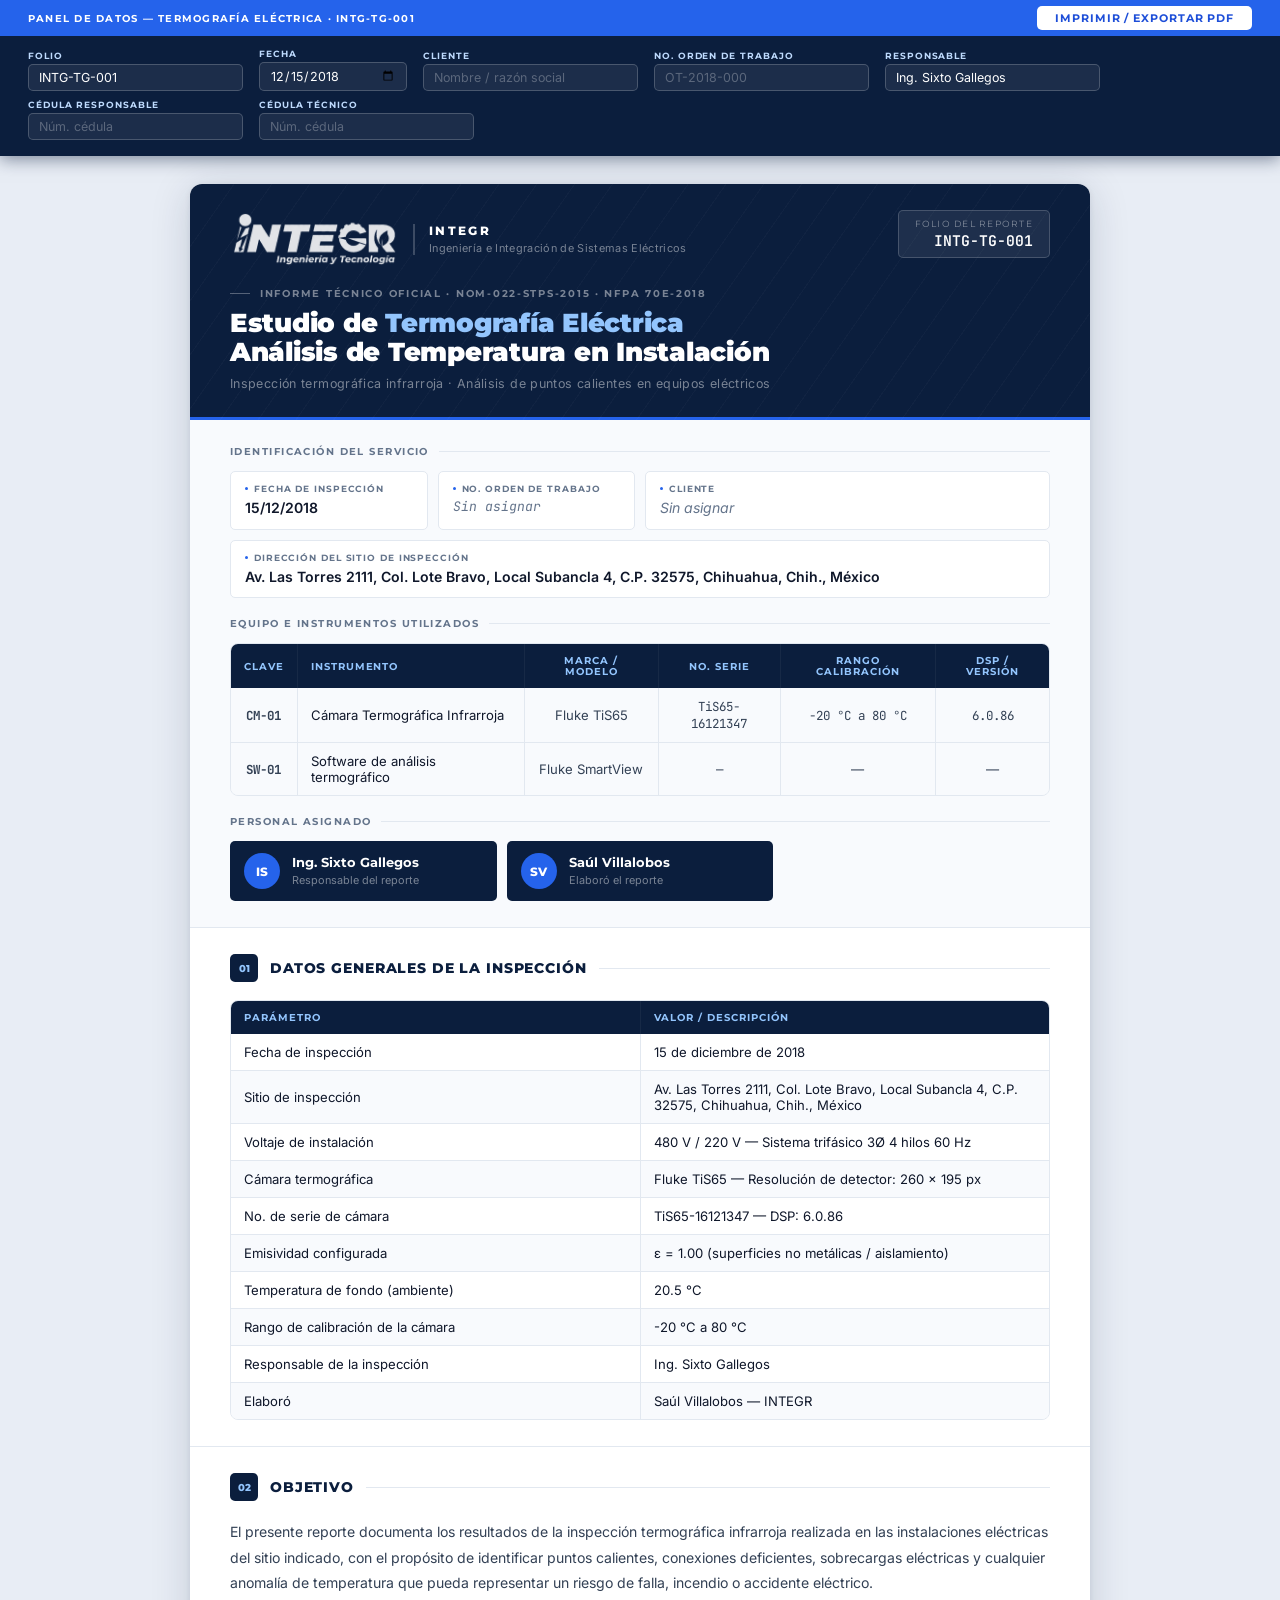
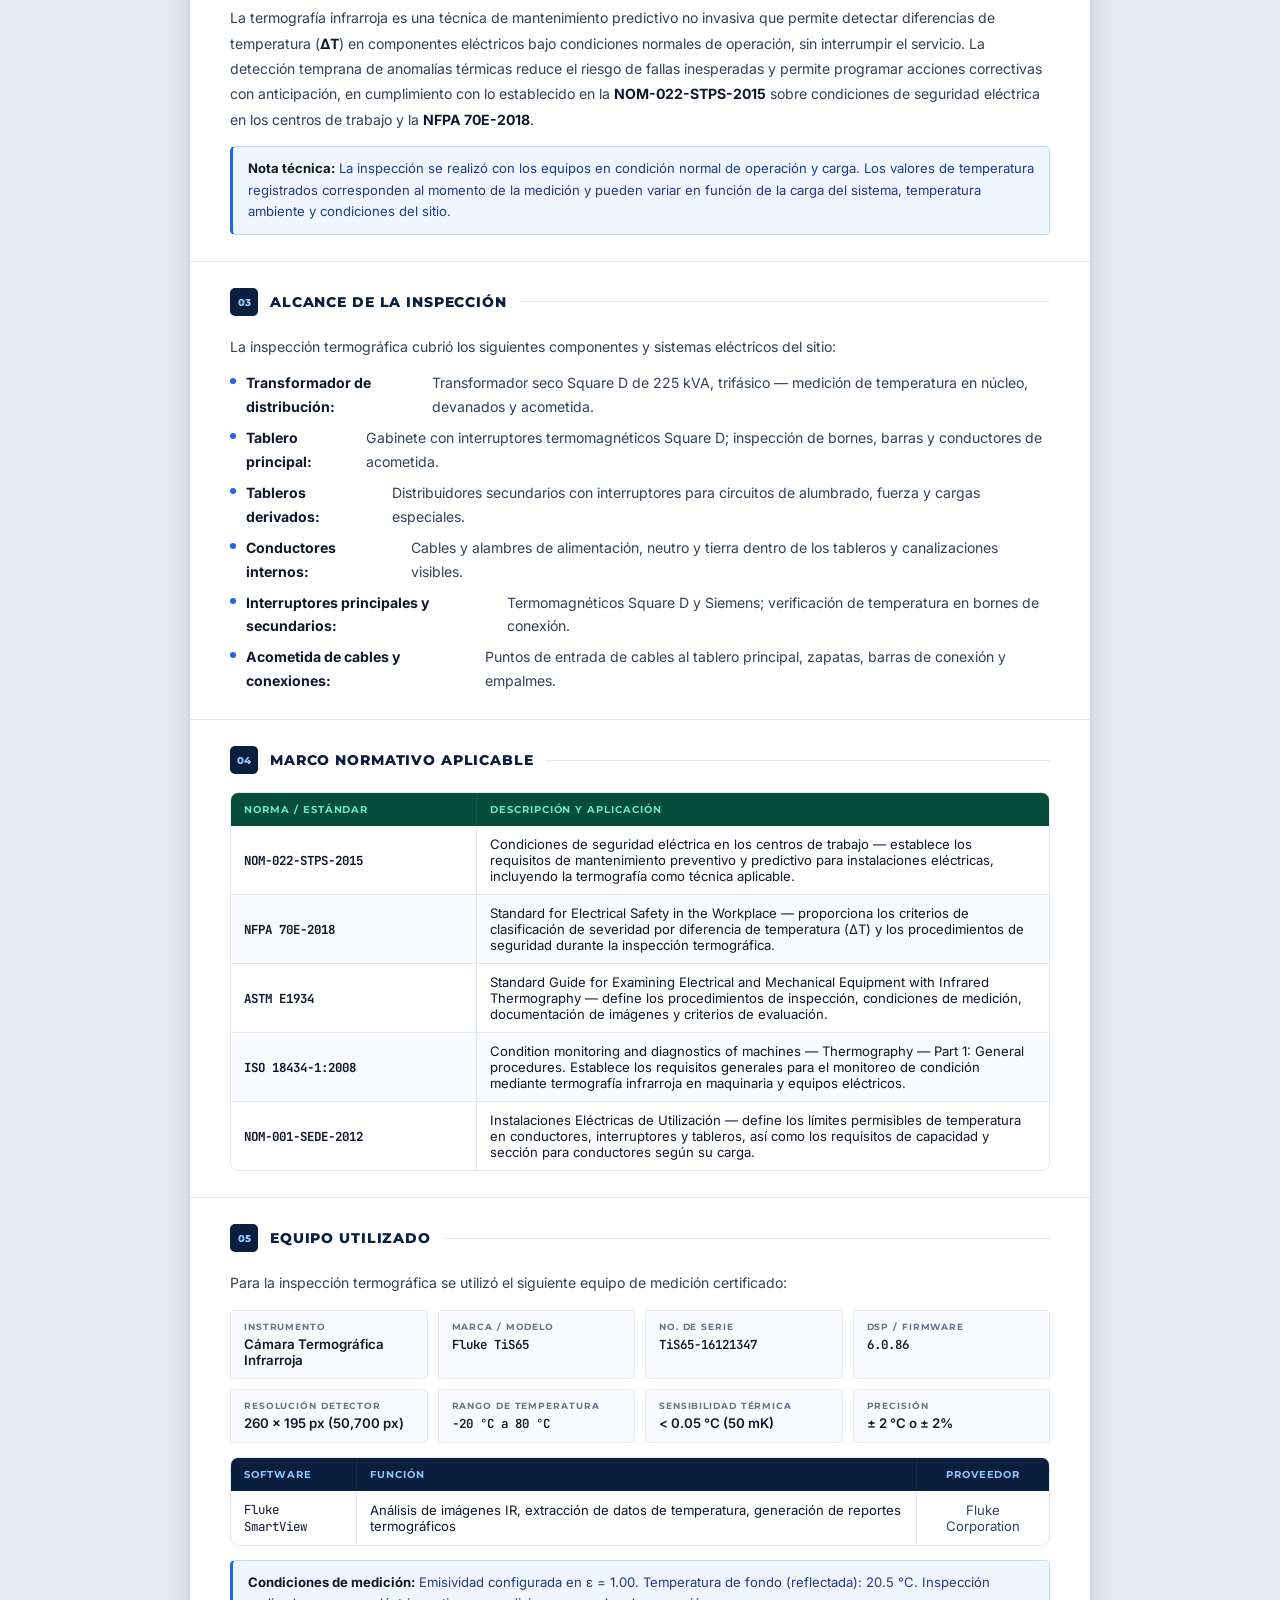
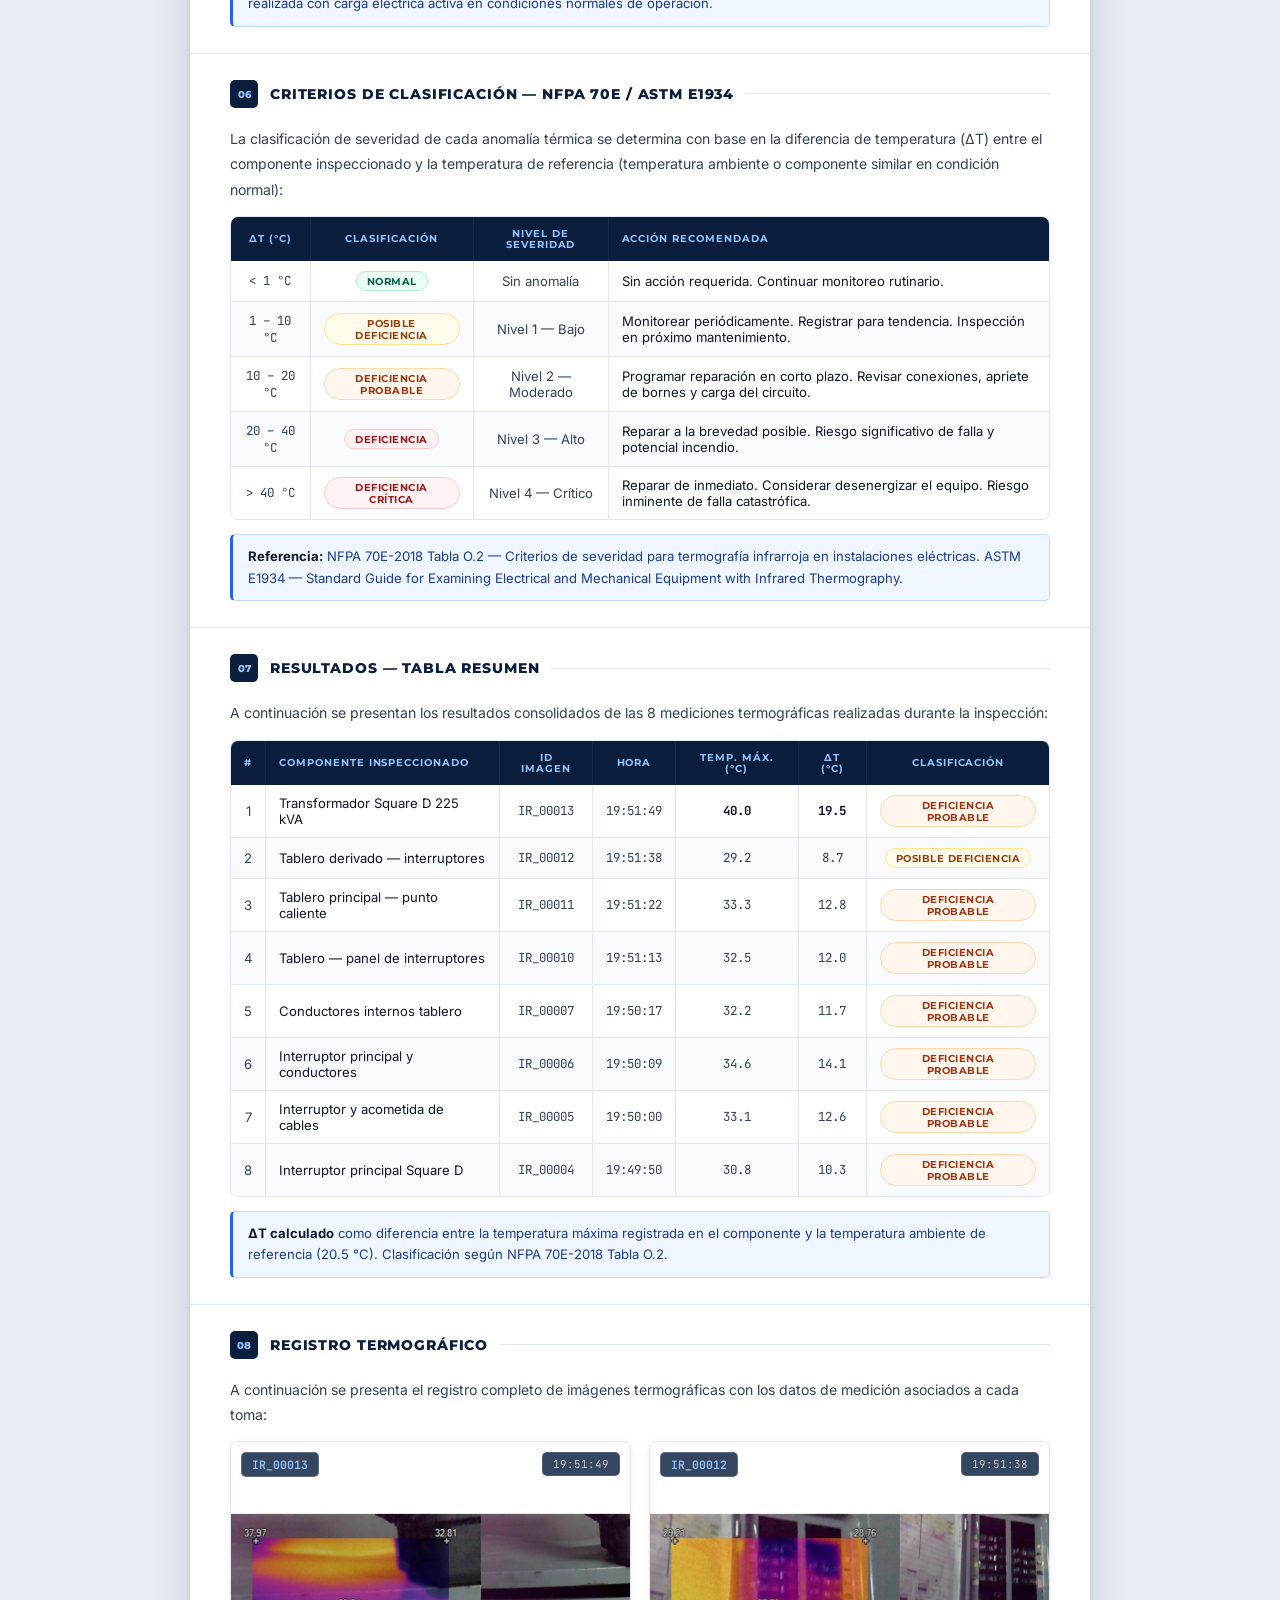
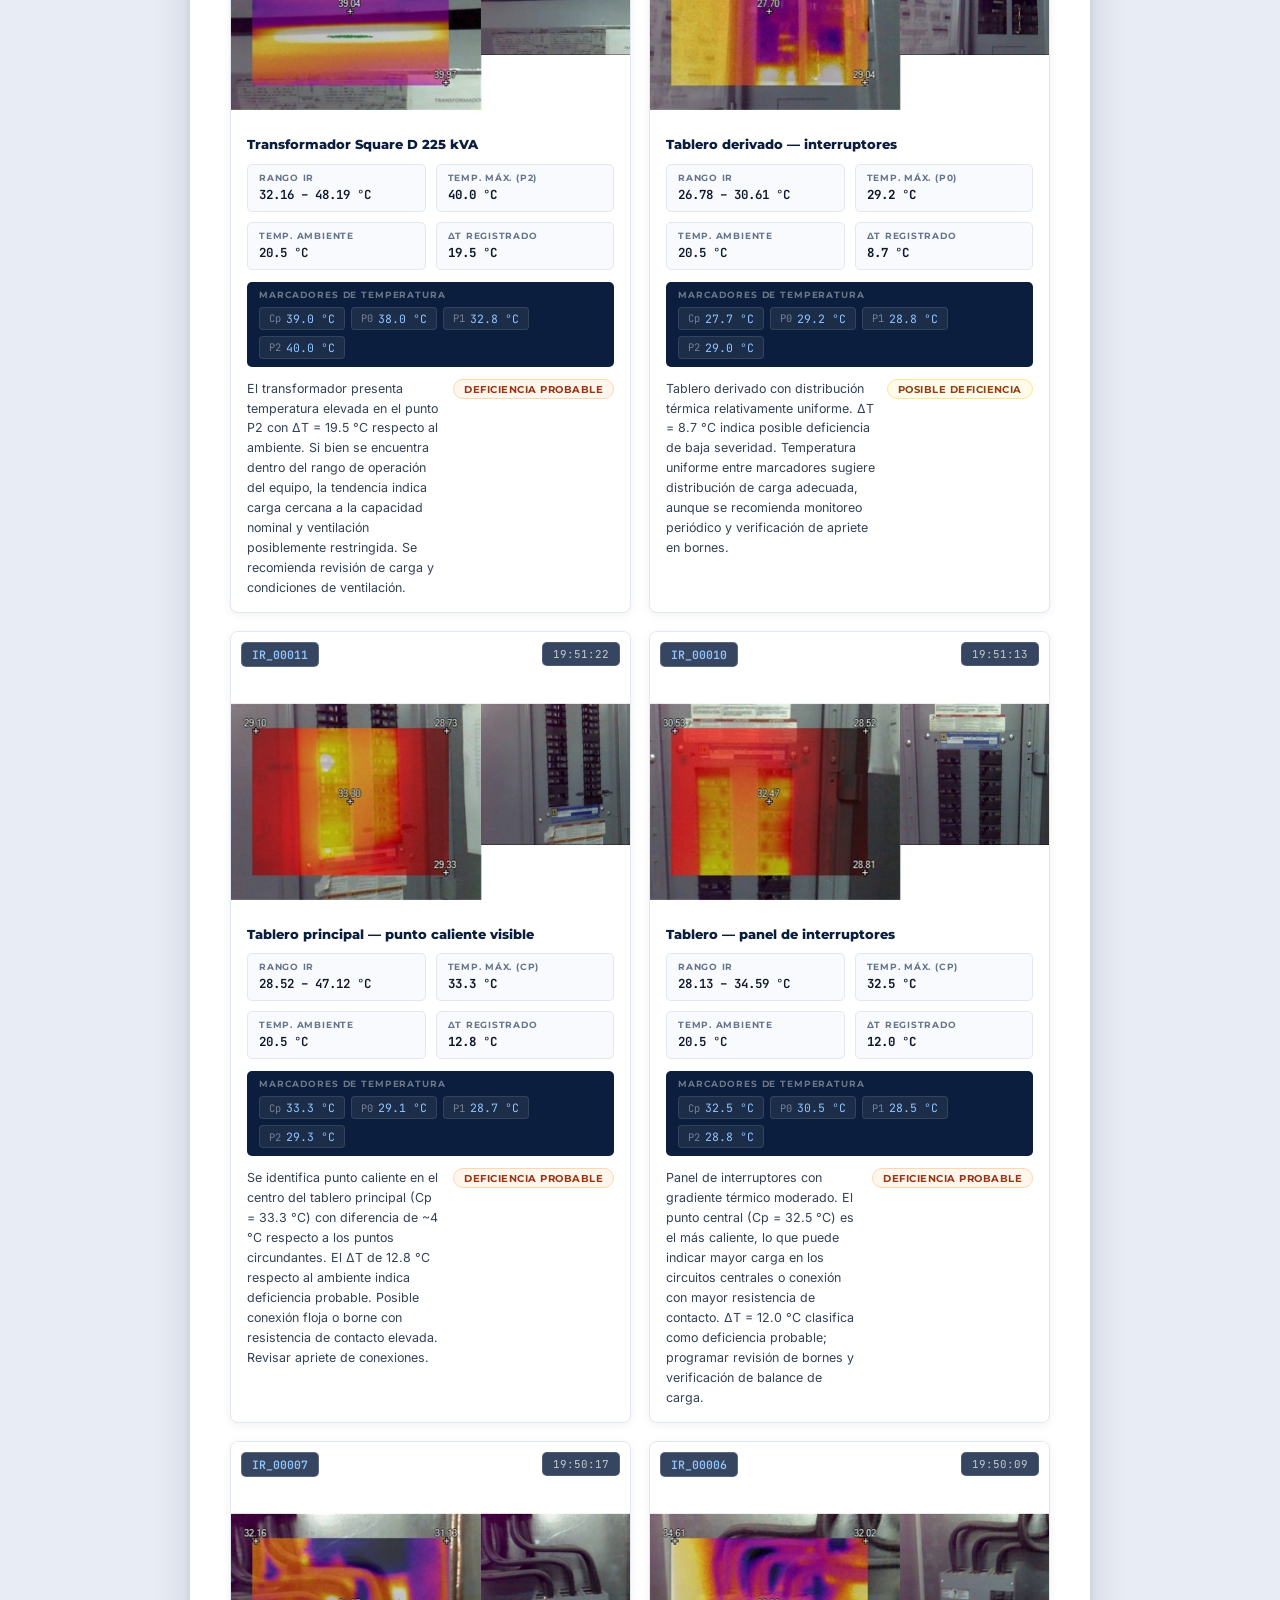
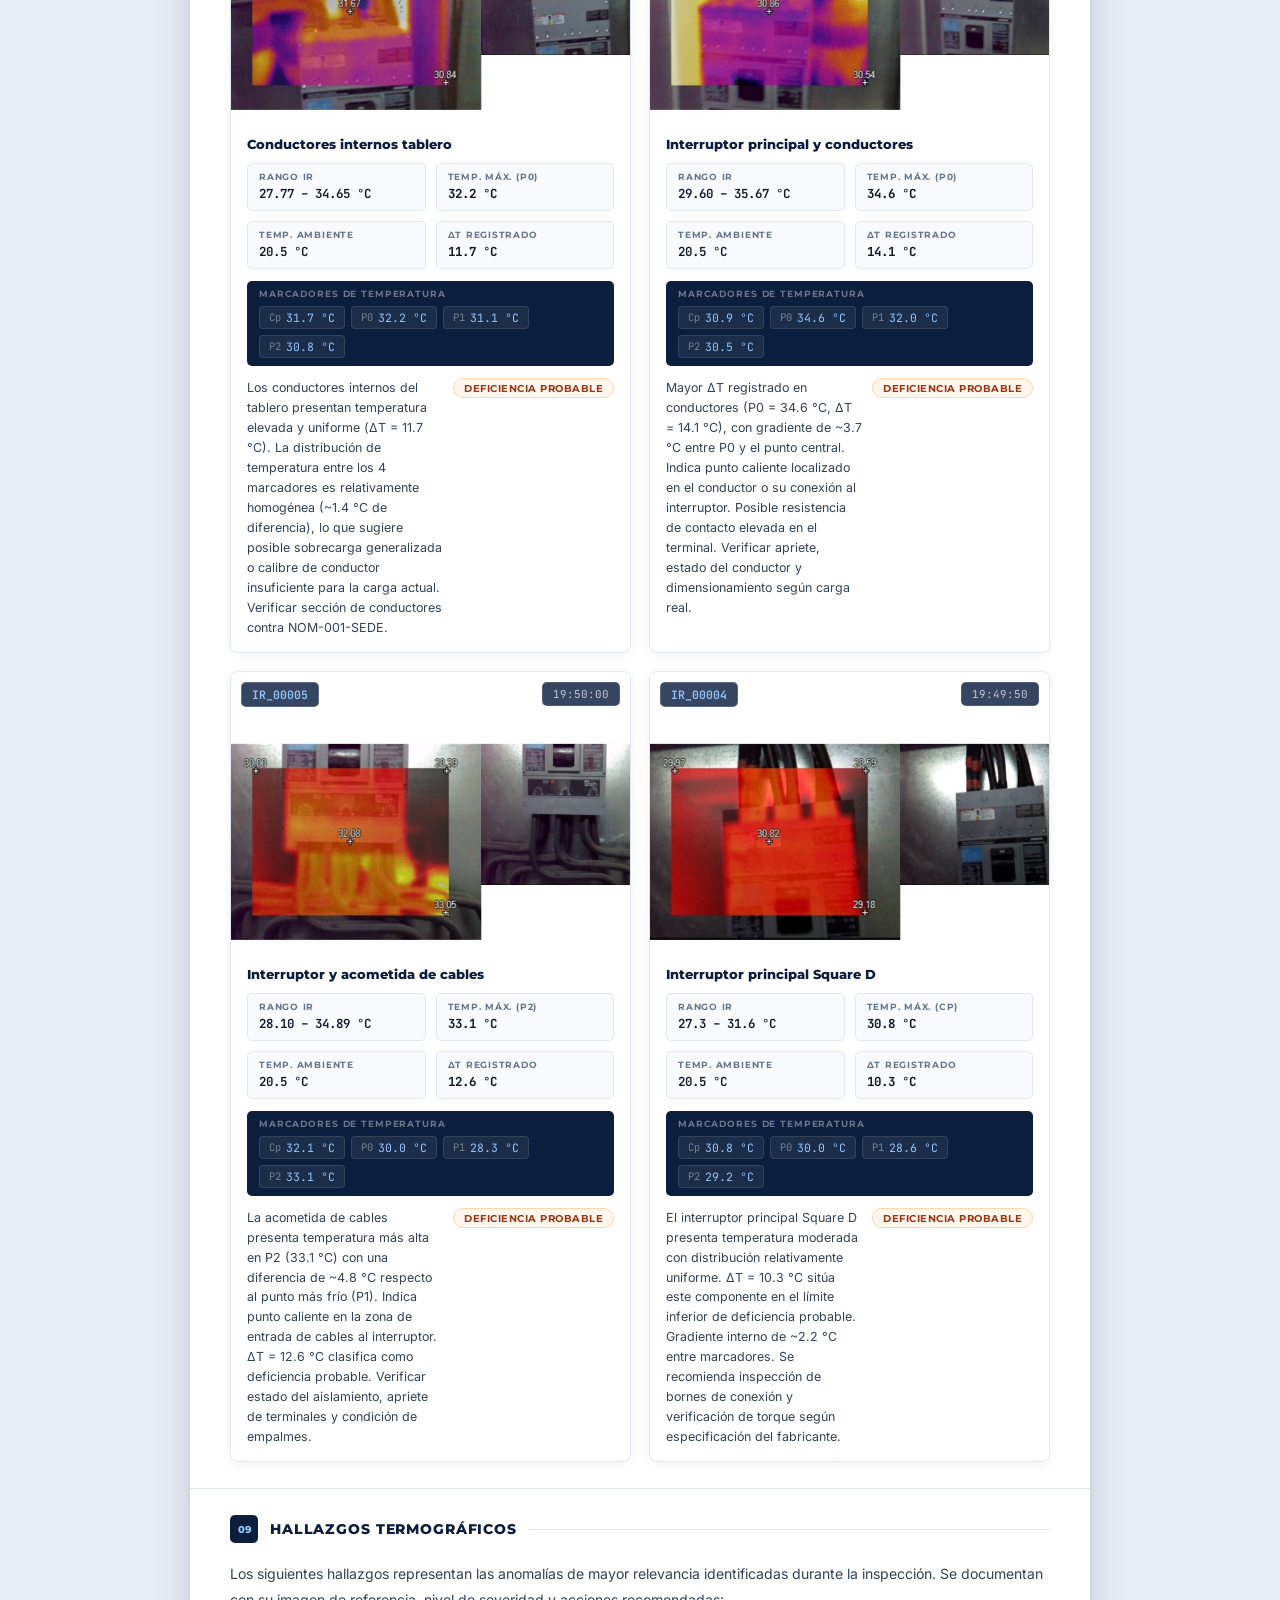
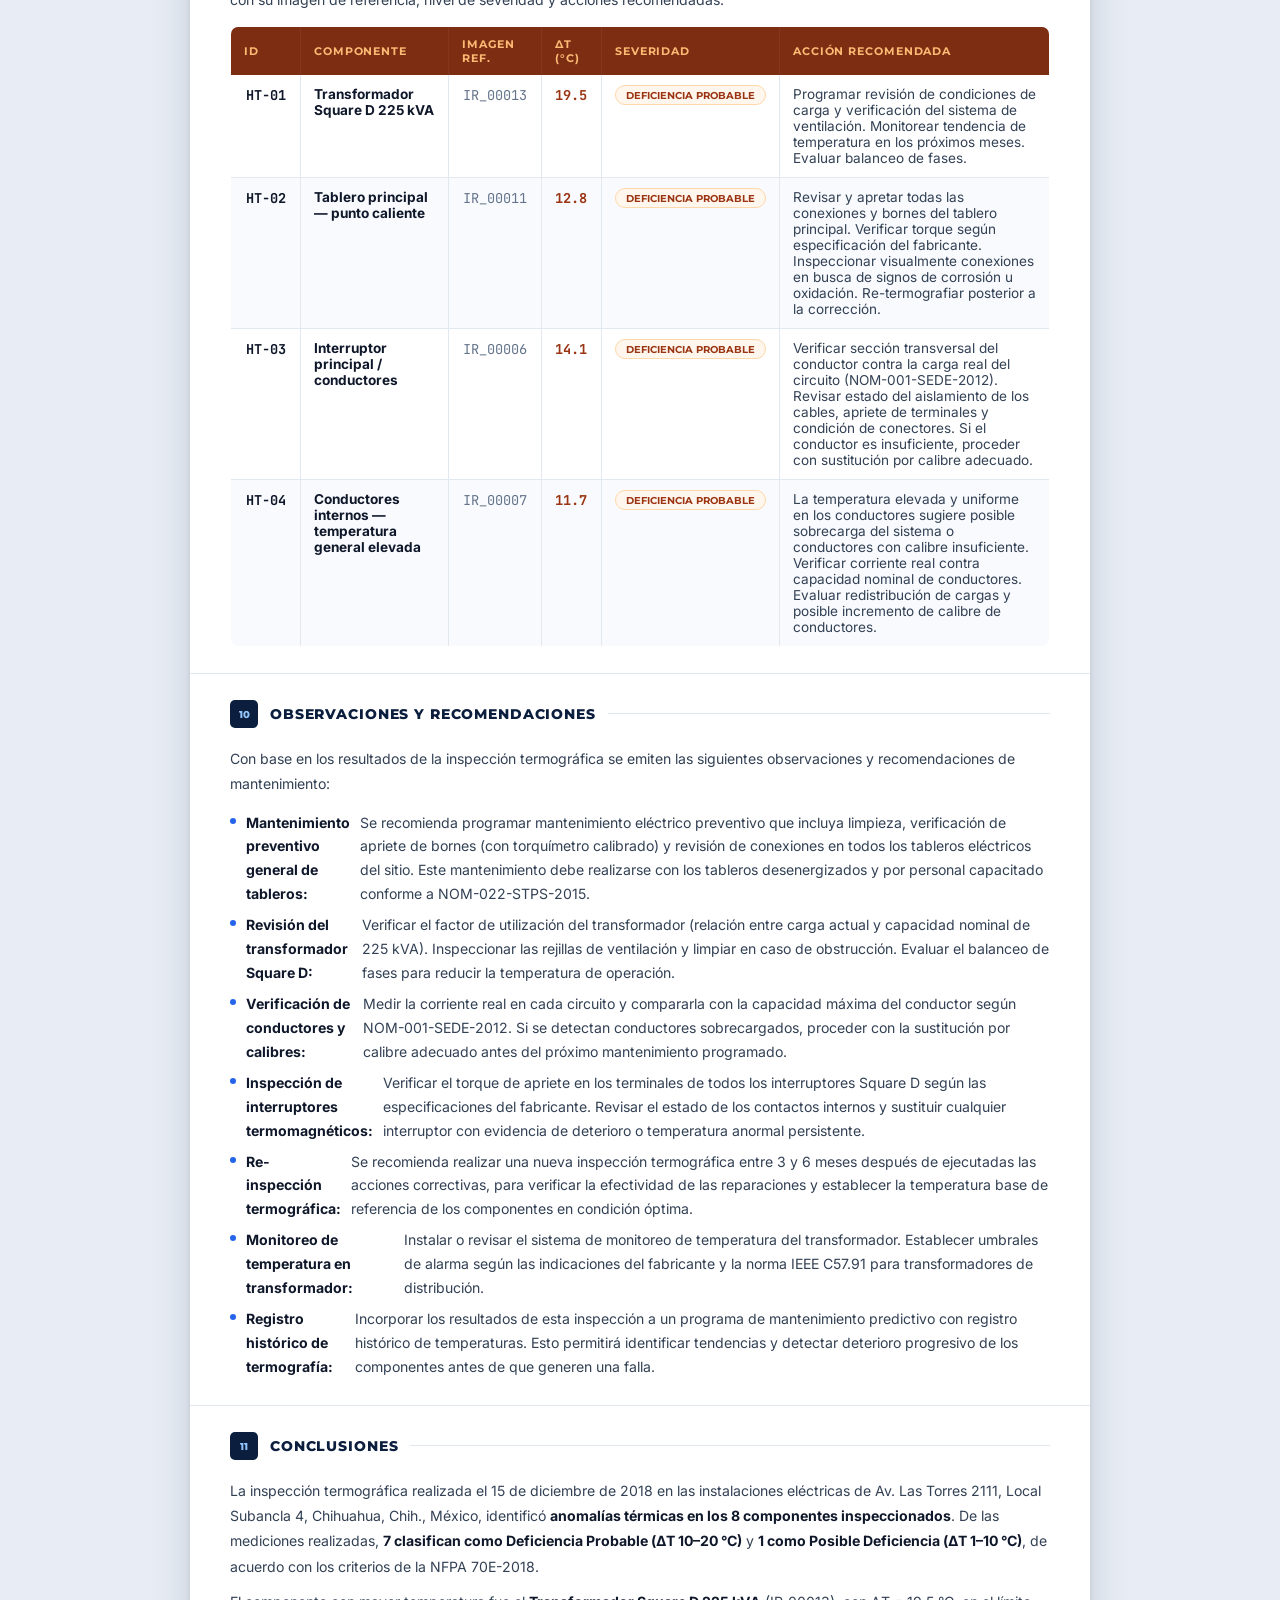
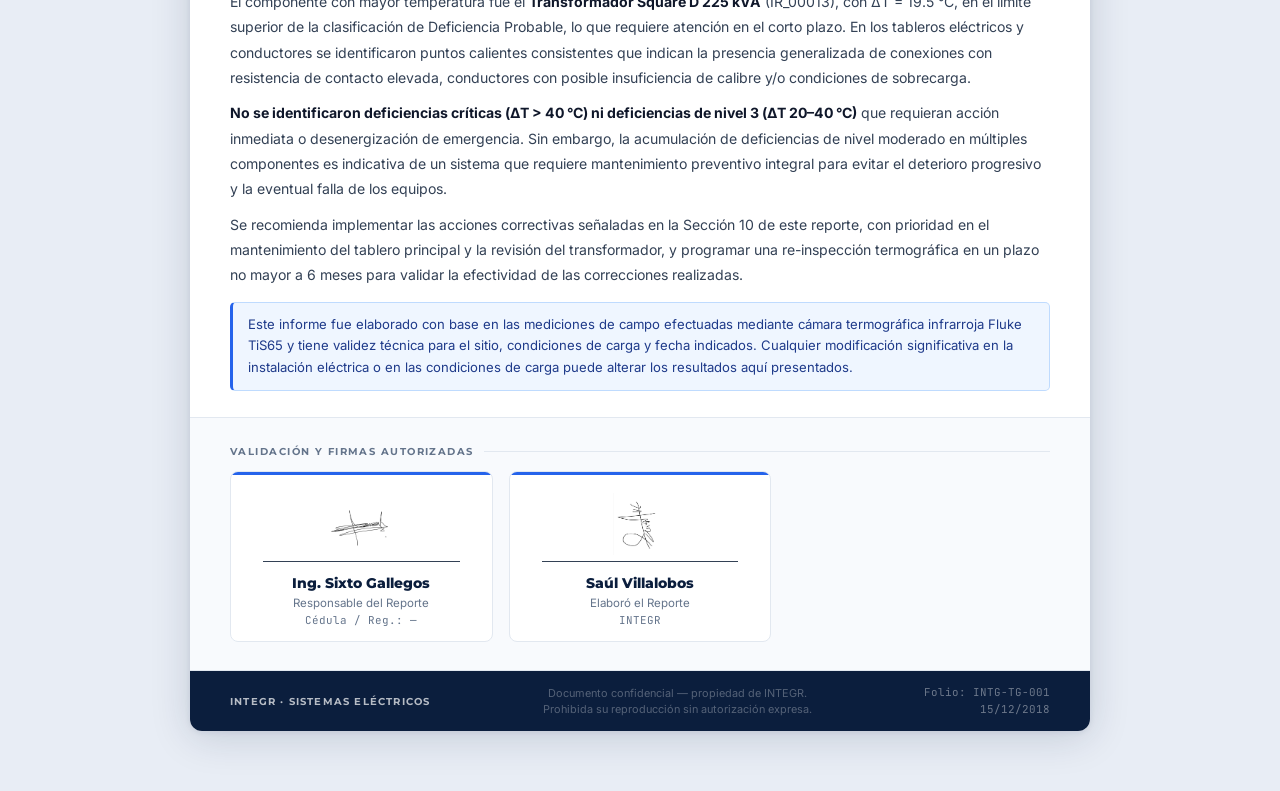
==== termografia/index.html @ 5cb79290 "Agregar reporte de Termografía Eléctrica INTG-TG-001 Nuevo reporte HTML completo (termografia/index." ====
<!DOCTYPE html>
<html lang="es">

<head>
  <meta charset="UTF-8" />
  <meta name="viewport" content="width=device-width, initial-scale=1.0" />
  <title>Reporte — Estudio de Termografía Eléctrica · INTEGR</title>
  <link rel="preconnect" href="https://fonts.googleapis.com" />
  <link rel="preconnect" href="https://fonts.gstatic.com" crossorigin />
  <link
    href="https://fonts.googleapis.com/css2?family=Inter:wght@300;400;500;600;700&family=Montserrat:wght@500;600;700;800;900&family=JetBrains+Mono:wght@400;500;600&display=swap"
    rel="stylesheet" />

  <style>
    /* ══════════════════════════════════════
       VARIABLES
    ══════════════════════════════════════ */
    :root {
      --navy: #0B1E3D;
      --navy-mid: #152E55;
      --navy-soft: #1E3A6E;
      --blue: #1D4ED8;
      --blue-mid: #2563EB;
      --blue-light: #EFF6FF;
      --blue-border: #BFDBFE;
      --white: #FFFFFF;
      --off: #F8FAFD;
      --border: #E2E8F0;
      --slate: #64748B;
      --slate-dark: #475569;
      --text: #0F172A;
      --text-mid: #334155;
      --green: #065F46;
      --green-bg: #ECFDF5;
      --green-bd: #A7F3D0;
      --red: #991B1B;
      --red-bg: #FEF2F2;
      --red-bd: #FECACA;
      --amber: #92400E;
      --amber-bg: #FFFBEB;
      --amber-bd: #FDE68A;
      --orange: #9A3412;
      --orange-bg: #FFF7ED;
      --orange-bd: #FED7AA;
      --r: 8px;
      --r-sm: 5px;
    }

    *,
    *::before,
    *::after {
      box-sizing: border-box;
      margin: 0;
      padding: 0;
    }

    body {
      font-family: 'Inter', system-ui, sans-serif;
      background: #E8EDF5;
      color: var(--text);
      -webkit-font-smoothing: antialiased;
    }

    /* ══════════════════════════════════════
       PANEL DE EDICIÓN
    ══════════════════════════════════════ */
    #editor-panel {
      background: var(--navy);
      position: sticky;
      top: 0;
      z-index: 200;
      box-shadow: 0 3px 16px rgba(11, 30, 61, .5);
    }

    .ep-bar {
      background: var(--blue-mid);
      padding: 6px 28px;
      display: flex;
      align-items: center;
      justify-content: space-between;
    }

    .ep-bar-label {
      font-family: 'Montserrat', sans-serif;
      font-size: .65rem;
      font-weight: 700;
      letter-spacing: .12em;
      text-transform: uppercase;
      color: #fff;
    }

    #btn-print {
      background: #fff;
      color: var(--blue);
      border: none;
      padding: 5px 18px;
      border-radius: var(--r-sm);
      cursor: pointer;
      font-family: 'Montserrat', sans-serif;
      font-weight: 700;
      font-size: .7rem;
      letter-spacing: .08em;
      text-transform: uppercase;
      transition: opacity .15s;
    }

    #btn-print:hover {
      opacity: .85;
    }

    .ep-body {
      padding: 12px 28px 16px;
      display: flex;
      flex-wrap: wrap;
      gap: 8px 16px;
      align-items: flex-end;
    }

    .ep-group {
      display: flex;
      flex-direction: column;
      gap: 3px;
    }

    .ep-group label {
      font-family: 'Montserrat', sans-serif;
      font-size: .58rem;
      font-weight: 700;
      letter-spacing: .1em;
      text-transform: uppercase;
      color: var(--blue-border);
    }

    .ep-group input,
    .ep-group select {
      background: rgba(255, 255, 255, .07);
      border: 1px solid rgba(255, 255, 255, .2);
      color: #fff;
      border-radius: var(--r-sm);
      padding: 5px 10px;
      font-family: 'Inter', sans-serif;
      font-size: .78rem;
      outline: none;
      transition: border-color .15s;
      min-width: 148px;
    }

    .ep-group input:focus {
      border-color: #93C5FD;
    }

    .ep-group input::placeholder {
      color: rgba(255, 255, 255, .28);
    }

    .ep-group select option {
      background: var(--navy);
      color: #fff;
    }

    /* ══════════════════════════════════════
       DOCUMENTO
    ══════════════════════════════════════ */
    #documento {
      max-width: 900px;
      margin: 28px auto 60px;
      background: var(--white);
      border-radius: 12px;
      box-shadow: 0 6px 40px rgba(11, 30, 61, .16), 0 1px 6px rgba(11, 30, 61, .08);
      overflow: hidden;
    }

    /* ══════════════════════════════════════
       HEADER
    ══════════════════════════════════════ */
    .doc-header {
      background: var(--navy);
      position: relative;
      overflow: hidden;
    }

    .doc-header::before {
      content: '';
      position: absolute;
      inset: 0;
      background-image: repeating-linear-gradient(-55deg, transparent, transparent 30px,
          rgba(255, 255, 255, .025) 30px, rgba(255, 255, 255, .025) 31px);
      pointer-events: none;
    }

    .hdr-top {
      padding: 26px 40px 0;
      display: flex;
      align-items: flex-start;
      justify-content: space-between;
      position: relative;
      z-index: 1;
    }

    .hdr-brand {
      display: flex;
      align-items: center;
      gap: 14px;
    }

    .hdr-brand img {
      height: 58px;
      object-fit: contain;
      filter: brightness(0) invert(1);
      opacity: .95;
    }

    .hdr-brand-text {
      border-left: 2px solid rgba(255, 255, 255, .2);
      padding-left: 14px;
    }

    .hdr-brand-name {
      font-family: 'Montserrat', sans-serif;
      font-size: .72rem;
      font-weight: 800;
      letter-spacing: .2em;
      text-transform: uppercase;
      color: #fff;
    }

    .hdr-brand-sub {
      font-size: .68rem;
      color: rgba(255, 255, 255, .45);
      margin-top: 3px;
      letter-spacing: .03em;
    }

    .hdr-meta {
      text-align: right;
    }

    .hdr-folio {
      background: rgba(255, 255, 255, .08);
      border: 1px solid rgba(255, 255, 255, .18);
      border-radius: var(--r-sm);
      padding: 7px 16px;
      display: inline-block;
    }

    .hdr-folio-lbl {
      font-family: 'Montserrat', sans-serif;
      font-size: .56rem;
      letter-spacing: .14em;
      text-transform: uppercase;
      color: rgba(255, 255, 255, .45);
    }

    .hdr-folio-val {
      font-family: 'JetBrains Mono', monospace;
      font-size: .92rem;
      font-weight: 600;
      color: #fff;
      margin-top: 2px;
    }

    .hdr-title-wrap {
      padding: 20px 40px 26px;
      position: relative;
      z-index: 1;
    }

    .hdr-eyebrow {
      font-family: 'Montserrat', sans-serif;
      font-size: .6rem;
      font-weight: 700;
      letter-spacing: .18em;
      text-transform: uppercase;
      color: rgba(255, 255, 255, .45);
      margin-bottom: 9px;
      display: flex;
      align-items: center;
      gap: 10px;
    }

    .hdr-eyebrow::before {
      content: '';
      display: inline-block;
      width: 20px;
      height: 1px;
      background: rgba(255, 255, 255, .3);
    }

    .hdr-title {
      font-family: 'Montserrat', sans-serif;
      font-size: 1.6rem;
      font-weight: 900;
      color: #fff;
      line-height: 1.15;
      letter-spacing: -.01em;
    }

    .hdr-title span {
      color: #93C5FD;
    }

    .hdr-subtitle {
      font-size: .78rem;
      color: rgba(255, 255, 255, .45);
      margin-top: 9px;
      letter-spacing: .03em;
    }

    .hdr-accent-bar {
      height: 3px;
      background: var(--blue-mid);
    }

    /* ══════════════════════════════════════
       FICHA HELPER
    ══════════════════════════════════════ */
    .section-lbl {
      font-family: 'Montserrat', sans-serif;
      font-size: .6rem;
      font-weight: 700;
      letter-spacing: .15em;
      text-transform: uppercase;
      color: var(--slate);
      margin-bottom: 14px;
      display: flex;
      align-items: center;
      gap: 10px;
    }

    .section-lbl::after {
      content: '';
      flex: 1;
      height: 1px;
      background: var(--border);
    }

    .ficha-section {
      background: var(--off);
      border-bottom: 1px solid var(--border);
      padding: 26px 40px;
    }

    .grid-auto {
      display: grid;
      gap: 10px;
    }

    .grid-auto.c2 {
      grid-template-columns: repeat(2, 1fr);
    }

    .grid-auto.c3 {
      grid-template-columns: repeat(3, 1fr);
    }

    .grid-auto.c4 {
      grid-template-columns: repeat(4, 1fr);
    }

    .span2 {
      grid-column: span 2;
    }

    .span3 {
      grid-column: span 3;
    }

    .span4 {
      grid-column: span 4;
    }

    .info-card {
      background: var(--white);
      border: 1px solid var(--border);
      border-radius: var(--r-sm);
      padding: 11px 14px;
    }

    .ic-label {
      font-family: 'Montserrat', sans-serif;
      font-size: .56rem;
      font-weight: 700;
      letter-spacing: .1em;
      text-transform: uppercase;
      color: var(--slate);
      margin-bottom: 4px;
      display: flex;
      align-items: center;
      gap: 6px;
    }

    .ic-label::before {
      content: '';
      width: 3px;
      height: 3px;
      border-radius: 50%;
      background: var(--blue-mid);
      display: inline-block;
    }

    .ic-val {
      font-size: .88rem;
      font-weight: 600;
      color: var(--text);
      line-height: 1.4;
    }

    .ic-val.empty {
      color: var(--slate);
      font-weight: 400;
      font-style: italic;
    }

    .ic-val.mono {
      font-family: 'JetBrains Mono', monospace;
      font-size: .82rem;
    }

    /* Personas */
    .people-grid {
      display: grid;
      grid-template-columns: repeat(3, 1fr);
      gap: 10px;
    }

    .person-card {
      background: var(--navy);
      border-radius: var(--r-sm);
      padding: 12px 14px;
      display: flex;
      align-items: center;
      gap: 12px;
    }

    .p-avatar {
      width: 36px;
      height: 36px;
      border-radius: 50%;
      background: var(--blue-mid);
      display: flex;
      align-items: center;
      justify-content: center;
      font-family: 'Montserrat', sans-serif;
      font-size: .78rem;
      font-weight: 800;
      color: #fff;
      flex-shrink: 0;
    }

    .p-name {
      font-family: 'Montserrat', sans-serif;
      font-size: .8rem;
      font-weight: 700;
      color: #fff;
    }

    .p-role {
      font-size: .68rem;
      color: rgba(255, 255, 255, .45);
      margin-top: 3px;
    }

    /* ══════════════════════════════════════
       CONTENIDO — SECCIONES
    ══════════════════════════════════════ */
    .sec {
      padding: 26px 40px;
      border-bottom: 1px solid var(--border);
    }

    .sec-head {
      display: flex;
      align-items: center;
      gap: 12px;
      margin-bottom: 18px;
    }

    .sec-num {
      background: var(--navy);
      color: #93C5FD;
      font-family: 'Montserrat', sans-serif;
      font-size: .62rem;
      font-weight: 800;
      width: 28px;
      height: 28px;
      border-radius: var(--r-sm);
      display: flex;
      align-items: center;
      justify-content: center;
      flex-shrink: 0;
    }

    .sec-title {
      font-family: 'Montserrat', sans-serif;
      font-size: .9rem;
      font-weight: 800;
      letter-spacing: .06em;
      text-transform: uppercase;
      color: var(--navy);
    }

    .sec-rule {
      flex: 1;
      height: 1px;
      background: var(--border);
    }

    .sec p {
      font-size: .88rem;
      line-height: 1.8;
      color: var(--text-mid);
    }

    .sec p+p {
      margin-top: 10px;
    }

    .sec strong {
      color: var(--text);
    }

    ul.check {
      list-style: none;
      padding: 0;
      display: flex;
      flex-direction: column;
      gap: 7px;
    }

    ul.check li {
      font-size: .88rem;
      line-height: 1.7;
      color: var(--text-mid);
      display: flex;
      gap: 10px;
      align-items: flex-start;
    }

    ul.check li::before {
      content: '';
      display: inline-block;
      width: 6px;
      height: 6px;
      border-radius: 50%;
      background: var(--blue-mid);
      margin-top: 7px;
      flex-shrink: 0;
    }

    /* Nota */
    .nota {
      background: var(--blue-light);
      border: 1px solid var(--blue-border);
      border-left: 3px solid var(--blue-mid);
      border-radius: var(--r-sm);
      padding: 11px 15px;
      margin-top: 14px;
      font-size: .82rem;
      line-height: 1.65;
      color: #1E3A8A;
    }

    /* Specs grid */
    .specs-grid {
      display: grid;
      grid-template-columns: repeat(3, 1fr);
      gap: 10px;
      margin-top: 14px;
    }

    .spec-box {
      background: var(--off);
      border: 1px solid var(--border);
      border-radius: var(--r-sm);
      padding: 10px 13px;
    }

    .sb-lbl {
      font-family: 'Montserrat', sans-serif;
      font-size: .56rem;
      font-weight: 700;
      letter-spacing: .1em;
      text-transform: uppercase;
      color: var(--slate);
    }

    .sb-val {
      font-size: .83rem;
      font-weight: 600;
      color: var(--text);
      margin-top: 4px;
    }

    .sb-val.mono {
      font-family: 'JetBrains Mono', monospace;
      font-size: .78rem;
    }

    .sb-val.empty {
      color: var(--slate);
      font-style: italic;
      font-weight: 400;
    }

    /* ══════════════════════════════════════
       TABLAS
    ══════════════════════════════════════ */
    .tbl-wrap {
      overflow-x: auto;
      border-radius: var(--r);
      border: 1px solid var(--border);
      margin-top: 14px;
    }

    table {
      width: 100%;
      border-collapse: collapse;
      font-size: .82rem;
    }

    thead tr {
      background: var(--navy);
    }

    thead th {
      font-family: 'Montserrat', sans-serif;
      font-size: .6rem;
      font-weight: 700;
      letter-spacing: .1em;
      text-transform: uppercase;
      color: #93C5FD;
      padding: 11px 13px;
      text-align: center;
      border-right: 1px solid rgba(255, 255, 255, .05);
    }

    thead th:last-child {
      border-right: none;
    }

    thead th.l {
      text-align: left;
    }

    tbody tr {
      border-bottom: 1px solid var(--border);
      transition: background .12s;
    }

    tbody tr:last-child {
      border-bottom: none;
    }

    tbody tr:nth-child(even) {
      background: var(--off);
    }

    tbody tr:hover {
      background: #EEF4FF;
    }

    tbody td {
      padding: 10px 13px;
      text-align: center;
      color: var(--text-mid);
      border-right: 1px solid var(--border);
    }

    tbody td:last-child {
      border-right: none;
    }

    tbody td.l {
      text-align: left;
      color: var(--text);
    }

    tbody td.mono {
      font-family: 'JetBrains Mono', monospace;
      font-size: .78rem;
    }

    /* tabla verde (normas) */
    .t-green thead tr {
      background: #064E3B;
    }

    .t-green thead th {
      color: #6EE7B7;
    }

    /* Badges */
    .badge {
      display: inline-flex;
      align-items: center;
      gap: 4px;
      padding: 3px 10px;
      border-radius: 99px;
      font-family: 'Montserrat', sans-serif;
      font-size: .62rem;
      font-weight: 700;
      letter-spacing: .05em;
      text-transform: uppercase;
      border-width: 1px;
      border-style: solid;
    }

    .b-ok {
      background: var(--green-bg);
      color: var(--green);
      border-color: var(--green-bd);
    }

    .b-mal {
      background: var(--red-bg);
      color: var(--red);
      border-color: var(--red-bd);
    }

    .b-wait {
      background: var(--amber-bg);
      color: var(--amber);
      border-color: var(--amber-bd);
    }

    .b-orange {
      background: var(--orange-bg);
      color: var(--orange);
      border-color: var(--orange-bd);
    }

    /* ══════════════════════════════════════
       HALLAZGOS (estilo NC)
    ══════════════════════════════════════ */
    .nc-table {
      width: 100%;
      border-collapse: collapse;
      margin-top: 14px;
    }

    .nc-table thead tr {
      background: #7C2D12;
    }

    .nc-table thead th {
      color: #FDBA74;
      padding: 10px 13px;
      text-align: left;
      font-family: 'Montserrat', sans-serif;
      font-size: .7rem;
      font-weight: 700;
      letter-spacing: .08em;
      text-transform: uppercase;
    }

    .nc-table tbody td {
      padding: 11px 13px;
      border-bottom: 1px solid var(--border);
      vertical-align: top;
      font-size: .85rem;
      color: var(--text-mid);
    }

    .nc-table tbody tr:last-child td {
      border-bottom: none;
    }

    .nc-table tbody tr:nth-child(even) {
      background: var(--off);
    }

    .badge-alta {
      background: #FEF2F2;
      color: #991B1B;
      border: 1px solid #FECACA;
      padding: 3px 10px;
      border-radius: 99px;
      font-family: 'Montserrat', sans-serif;
      font-size: .62rem;
      font-weight: 700;
      text-transform: uppercase;
      white-space: nowrap;
    }

    .badge-media {
      background: #FFF7ED;
      color: #9A3412;
      border: 1px solid #FED7AA;
      padding: 3px 10px;
      border-radius: 99px;
      font-family: 'Montserrat', sans-serif;
      font-size: .62rem;
      font-weight: 700;
      text-transform: uppercase;
      white-space: nowrap;
    }

    .badge-baja {
      background: var(--amber-bg);
      color: var(--amber);
      border: 1px solid var(--amber-bd);
      padding: 3px 10px;
      border-radius: 99px;
      font-family: 'Montserrat', sans-serif;
      font-size: .62rem;
      font-weight: 700;
      text-transform: uppercase;
      white-space: nowrap;
    }

    /* ══════════════════════════════════════
       CARDS TERMOGRÁFICAS
    ══════════════════════════════════════ */
    .termo-grid {
      display: grid;
      grid-template-columns: repeat(2, 1fr);
      gap: 18px;
      margin-top: 14px;
    }

    .termo-card {
      border: 1px solid var(--border);
      border-radius: var(--r);
      overflow: hidden;
      background: var(--white);
      box-shadow: 0 2px 10px rgba(11, 30, 61, .06);
    }

    .termo-img-wrap {
      position: relative;
      background: #0B1E3D;
    }

    .termo-img-wrap img {
      width: 100%;
      height: 280px;
      object-fit: cover;
      display: block;
    }

    .termo-img-badge {
      position: absolute;
      top: 10px;
      left: 10px;
      background: rgba(11, 30, 61, .82);
      border: 1px solid rgba(255, 255, 255, .18);
      border-radius: var(--r-sm);
      padding: 4px 10px;
      font-family: 'JetBrains Mono', monospace;
      font-size: .72rem;
      font-weight: 600;
      color: #93C5FD;
      backdrop-filter: blur(4px);
    }

    .termo-img-time {
      position: absolute;
      top: 10px;
      right: 10px;
      background: rgba(11, 30, 61, .82);
      border: 1px solid rgba(255, 255, 255, .12);
      border-radius: var(--r-sm);
      padding: 4px 10px;
      font-family: 'JetBrains Mono', monospace;
      font-size: .68rem;
      color: rgba(255, 255, 255, .7);
      backdrop-filter: blur(4px);
    }

    .termo-body {
      padding: 14px 16px;
    }

    .termo-comp-name {
      font-family: 'Montserrat', sans-serif;
      font-size: .82rem;
      font-weight: 800;
      color: var(--navy);
      margin-bottom: 10px;
      line-height: 1.3;
    }

    .termo-data-grid {
      display: grid;
      grid-template-columns: 1fr 1fr;
      gap: 10px;
      margin-bottom: 12px;
    }

    .termo-data-box {
      background: var(--off);
      border: 1px solid var(--border);
      border-radius: var(--r-sm);
      padding: 8px 11px;
    }

    .tdb-lbl {
      font-family: 'Montserrat', sans-serif;
      font-size: .54rem;
      font-weight: 700;
      letter-spacing: .09em;
      text-transform: uppercase;
      color: var(--slate);
      margin-bottom: 3px;
    }

    .tdb-val {
      font-size: .82rem;
      font-weight: 600;
      color: var(--text);
    }

    .tdb-val.mono {
      font-family: 'JetBrains Mono', monospace;
      font-size: .78rem;
    }

    .termo-markers {
      background: var(--navy);
      border-radius: var(--r-sm);
      padding: 8px 12px;
      margin-bottom: 12px;
    }

    .tm-title {
      font-family: 'Montserrat', sans-serif;
      font-size: .54rem;
      font-weight: 700;
      letter-spacing: .1em;
      text-transform: uppercase;
      color: rgba(255, 255, 255, .4);
      margin-bottom: 7px;
    }

    .tm-row {
      display: flex;
      gap: 6px;
      flex-wrap: wrap;
    }

    .tm-chip {
      background: rgba(255, 255, 255, .07);
      border: 1px solid rgba(255, 255, 255, .1);
      border-radius: 4px;
      padding: 3px 9px;
      font-family: 'JetBrains Mono', monospace;
      font-size: .72rem;
      color: #93C5FD;
      display: flex;
      gap: 5px;
      align-items: center;
    }

    .tm-chip-lbl {
      color: rgba(255, 255, 255, .4);
      font-size: .65rem;
    }

    .termo-footer {
      display: flex;
      align-items: flex-start;
      justify-content: space-between;
      gap: 10px;
    }

    .termo-interp {
      font-size: .78rem;
      color: var(--text-mid);
      line-height: 1.6;
      flex: 1;
    }

    /* ══════════════════════════════════════
       FIRMAS
    ══════════════════════════════════════ */
    .firma-section {
      padding: 28px 40px;
      background: var(--off);
      border-bottom: 1px solid var(--border);
    }

    .firma-grid {
      display: grid;
      grid-template-columns: repeat(3, 1fr);
      gap: 16px;
      margin-top: 14px;
    }

    .firma-card {
      background: var(--white);
      border: 1px solid var(--border);
      border-radius: var(--r);
      padding: 18px 16px 14px;
      text-align: center;
      position: relative;
      overflow: hidden;
    }

    .firma-card::after {
      content: '';
      position: absolute;
      top: 0;
      left: 0;
      right: 0;
      height: 3px;
      background: var(--blue-mid);
    }

    .firma-space {
      height: 72px;
      border-bottom: 1.5px solid var(--text-mid);
      margin: 0 16px 12px;
      display: flex;
      align-items: flex-end;
      justify-content: center;
      padding-bottom: 6px;
    }

    .firma-space img {
      max-height: 62px;
      max-width: 100%;
      object-fit: contain;
    }

    .firma-nombre {
      font-family: 'Montserrat', sans-serif;
      font-size: .88rem;
      font-weight: 800;
      color: var(--navy);
    }

    .firma-cargo {
      font-size: .72rem;
      color: var(--slate);
      margin-top: 4px;
    }

    .firma-ced {
      font-family: 'JetBrains Mono', monospace;
      font-size: .68rem;
      color: var(--slate);
      margin-top: 3px;
    }

    /* Encabezado de página — visible solo en impresión */
    .print-page-header {
      display: none;
    }

    /* ══════════════════════════════════════
       FOOTER
    ══════════════════════════════════════ */
    .doc-footer {
      background: var(--navy);
      padding: 13px 40px;
      display: flex;
      align-items: center;
      justify-content: space-between;
      gap: 12px;
    }

    .df-l {
      font-family: 'Montserrat', sans-serif;
      font-size: .62rem;
      font-weight: 700;
      letter-spacing: .12em;
      text-transform: uppercase;
      color: rgba(255, 255, 255, .7);
    }

    .df-c {
      font-size: .68rem;
      color: rgba(255, 255, 255, .3);
      text-align: center;
      line-height: 1.5;
    }

    .df-r {
      font-family: 'JetBrains Mono', monospace;
      font-size: .68rem;
      color: rgba(255, 255, 255, .4);
      text-align: right;
      line-height: 1.6;
    }

    /* ══════════════════════════════════════
       IMPRESIÓN / PDF
    ══════════════════════════════════════ */
    @media print {

      @page {
        size: letter portrait;
        margin: 1.5cm;
      }

      * {
        -webkit-print-color-adjust: exact !important;
        print-color-adjust: exact !important;
        color-adjust: exact !important;
      }

      html {
        background: #fff !important;
      }

      body {
        background: #fff !important;
        font-size: 10pt !important;
        color: #000000 !important;
        padding: 0 !important;
        margin: 0 !important;
      }

      #editor-panel {
        display: none !important;
      }

      #documento {
        margin: 0 !important;
        border-radius: 0 !important;
        box-shadow: none !important;
        max-width: 100% !important;
        width: 100% !important;
        overflow: visible !important;
      }

      .print-page-header {
        display: flex !important;
        position: static !important;
        width: 100% !important;
        height: auto !important;
        background: var(--navy) !important;
        align-items: center;
        justify-content: space-between;
        padding: 10px 1.5cm;
        border-bottom: 2px solid #2563EB !important;
        gap: 10mm;
        box-sizing: border-box;
        margin-bottom: 0 !important;
      }

      .print-page-header img {
        height: 26px;
        object-fit: contain;
        filter: brightness(0) invert(1);
        opacity: .95;
        flex-shrink: 0;
      }

      .pph-left {
        display: flex !important;
        align-items: center;
        gap: 8px;
        flex-shrink: 0;
      }

      .pph-name {
        font-family: 'Montserrat', sans-serif !important;
        font-size: 7pt !important;
        font-weight: 800 !important;
        letter-spacing: .2em;
        text-transform: uppercase;
        color: #fff !important;
      }

      .pph-sub {
        font-size: 6.5pt !important;
        color: rgba(255, 255, 255, .5) !important;
        margin-top: 1px;
      }

      .pph-center {
        flex: 1;
        text-align: center;
      }

      .pph-doc-title {
        font-family: 'Montserrat', sans-serif !important;
        font-size: 7pt !important;
        font-weight: 700 !important;
        letter-spacing: .1em;
        text-transform: uppercase;
        color: rgba(255, 255, 255, .65) !important;
      }

      .pph-right {
        text-align: right;
        flex-shrink: 0;
      }

      .pph-folio {
        font-family: 'JetBrains Mono', monospace !important;
        font-size: 6.5pt !important;
        color: rgba(255, 255, 255, .8) !important;
      }

      .pph-fecha-line {
        font-family: 'JetBrains Mono', monospace !important;
        font-size: 6.5pt !important;
        color: rgba(255, 255, 255, .55) !important;
        margin-top: 2px;
      }

      .doc-header {
        background: var(--navy) !important;
      }

      .hdr-top {
        padding: 16px 24px 0 !important;
      }

      .hdr-title-wrap {
        padding: 12px 24px 16px !important;
      }

      .hdr-title {
        font-size: 14pt !important;
        color: #fff !important;
      }

      .hdr-title span {
        color: #93C5FD !important;
      }

      .hdr-eyebrow {
        color: rgba(255, 255, 255, .45) !important;
        font-size: 7pt !important;
      }

      .hdr-subtitle {
        color: rgba(255, 255, 255, .45) !important;
        font-size: 7.5pt !important;
      }

      .hdr-accent-bar {
        background: #2563EB !important;
      }

      .hdr-folio {
        background: rgba(255, 255, 255, .08) !important;
        border-color: rgba(255, 255, 255, .18) !important;
      }

      .hdr-folio-lbl {
        color: rgba(255, 255, 255, .45) !important;
        font-size: 6.5pt !important;
      }

      .hdr-folio-val {
        color: #fff !important;
        font-size: 8.5pt !important;
      }

      .hdr-brand-name {
        color: #fff !important;
        font-size: 7.5pt !important;
      }

      .hdr-brand-sub {
        color: rgba(255, 255, 255, .45) !important;
        font-size: 7pt !important;
      }

      .hdr-brand img {
        height: 42px !important;
      }

      .sec {
        padding: 14px 22px !important;
        border-bottom: 1px solid var(--border) !important;
      }

      .ficha-section {
        padding: 14px 22px !important;
        background: var(--off) !important;
      }

      .firma-section {
        padding: 18px 22px !important;
        background: var(--off) !important;
      }

      .sec-head {
        margin-bottom: 12px !important;
        break-after: avoid !important;
        page-break-after: avoid !important;
      }

      .sec-title {
        font-size: 9.5pt !important;
        font-weight: 700 !important;
        color: #000000 !important;
      }

      .sec-num {
        background: var(--navy) !important;
        color: #93C5FD !important;
        width: 24px !important;
        height: 24px !important;
        font-size: 7.5pt !important;
      }

      .section-lbl {
        font-size: 7.5pt !important;
        margin-bottom: 10px !important;
      }

      .sec p,
      .sec li {
        font-size: 10pt !important;
        color: #000000 !important;
        line-height: 1.55 !important;
      }

      .sec li strong,
      .sec p strong {
        display: inline !important;
      }

      ul.check {
        gap: 5px !important;
      }

      table {
        width: 100% !important;
        table-layout: fixed !important;
        border-collapse: collapse !important;
      }

      th,
      td {
        word-break: break-word !important;
        overflow-wrap: break-word !important;
      }

      .tbl-wrap {
        border-radius: 6px !important;
        margin-top: 10px !important;
        width: 100% !important;
        overflow: visible !important;
      }

      thead {
        display: table-header-group;
      }

      thead tr {
        background: var(--navy) !important;
      }

      thead th {
        padding: 8px 10px !important;
        font-size: 8.5pt !important;
        color: #ffffff !important;
        font-weight: 600 !important;
      }

      .t-green thead tr {
        background: #064E3B !important;
      }

      .t-green thead th {
        color: #6EE7B7 !important;
      }

      tbody td {
        padding: 9px 10px !important;
        font-size: 10pt !important;
        color: #000000 !important;
      }

      tbody tr:nth-child(even) {
        background: var(--off) !important;
      }

      .grid-auto.c4 {
        grid-template-columns: repeat(4, 1fr) !important;
        gap: 7px !important;
      }

      .grid-auto.c3 {
        grid-template-columns: repeat(3, 1fr) !important;
        gap: 7px !important;
      }

      .grid-auto.c2 {
        grid-template-columns: repeat(2, 1fr) !important;
        gap: 7px !important;
      }

      .info-card {
        background: var(--white) !important;
        padding: 10px 12px !important;
        break-inside: avoid !important;
        page-break-inside: avoid !important;
      }

      .ic-label {
        font-size: 7pt !important;
      }

      .ic-val {
        font-size: 10pt !important;
        color: #000000 !important;
      }

      .people-grid {
        gap: 8px !important;
      }

      .person-card {
        background: var(--navy) !important;
        padding: 11px 13px !important;
        break-inside: avoid !important;
        page-break-inside: avoid !important;
      }

      .p-avatar {
        background: #2563EB !important;
        color: #ffffff !important;
        width: 32px !important;
        height: 32px !important;
        font-size: 8pt !important;
      }

      .p-name {
        color: #ffffff !important;
        font-size: 10pt !important;
        font-weight: 600 !important;
      }

      .p-role {
        color: rgba(255, 255, 255, .75) !important;
        font-size: 8.5pt !important;
      }

      .specs-grid {
        gap: 8px !important;
        margin-top: 9px !important;
      }

      .spec-box {
        background: var(--off) !important;
        padding: 9px 11px !important;
        break-inside: avoid !important;
        page-break-inside: avoid !important;
      }

      .sb-lbl {
        font-size: 7pt !important;
      }

      .sb-val {
        font-size: 9.5pt !important;
        color: #000000 !important;
        margin-top: 2px !important;
      }

      .nota {
        background: var(--blue-light) !important;
        padding: 10px 13px !important;
        font-size: 9.5pt !important;
        color: #000000 !important;
        margin-top: 10px !important;
        break-inside: avoid !important;
        page-break-inside: avoid !important;
      }

      .badge {
        font-size: 7.5pt !important;
        padding: 2px 7px !important;
      }

      .b-ok {
        background: var(--green-bg) !important;
        color: var(--green) !important;
        border-color: var(--green-bd) !important;
      }

      .b-mal {
        background: var(--red-bg) !important;
        color: var(--red) !important;
        border-color: var(--red-bd) !important;
      }

      .b-wait {
        background: var(--amber-bg) !important;
        color: var(--amber) !important;
        border-color: var(--amber-bd) !important;
      }

      .b-orange {
        background: var(--orange-bg) !important;
        color: var(--orange) !important;
        border-color: var(--orange-bd) !important;
      }

      /* Termográficas en impresión */
      .termo-grid {
        grid-template-columns: repeat(2, 1fr) !important;
        gap: 12px !important;
      }

      .termo-card {
        break-inside: avoid !important;
        page-break-inside: avoid !important;
      }

      .termo-img-wrap img {
        height: 180px !important;
        object-fit: cover !important;
      }

      .termo-body {
        padding: 10px 12px !important;
      }

      .termo-comp-name {
        font-size: 8.5pt !important;
      }

      .termo-data-grid {
        gap: 6px !important;
        margin-bottom: 8px !important;
      }

      .termo-data-box {
        padding: 6px 8px !important;
      }

      .tdb-lbl {
        font-size: 6pt !important;
      }

      .tdb-val {
        font-size: 8pt !important;
      }

      .termo-markers {
        padding: 6px 10px !important;
        margin-bottom: 8px !important;
        background: var(--navy) !important;
      }

      .tm-chip {
        font-size: 7pt !important;
        padding: 2px 6px !important;
        color: #93C5FD !important;
        background: rgba(255, 255, 255, .07) !important;
        border-color: rgba(255, 255, 255, .1) !important;
      }

      .tm-chip-lbl {
        color: rgba(255, 255, 255, .4) !important;
      }

      .termo-interp {
        font-size: 8pt !important;
        color: #000000 !important;
      }

      /* NC/Hallazgos */
      .nc-table {
        table-layout: auto !important;
      }

      .nc-table th,
      .nc-table td {
        word-break: normal !important;
        overflow-wrap: normal !important;
        font-size: 8pt !important;
        padding: 8px 9px !important;
      }

      .badge-alta,
      .badge-media,
      .badge-baja {
        font-size: 7pt !important;
        padding: 2px 6px !important;
      }

      /* Firmas */
      .firma-grid {
        gap: 12px !important;
        margin-top: 12px !important;
        break-inside: avoid !important;
        page-break-inside: avoid !important;
      }

      .firma-card {
        background: var(--white) !important;
        padding: 14px 13px 11px !important;
        break-inside: avoid !important;
        page-break-inside: avoid !important;
      }

      .firma-card::after {
        background: #2563EB !important;
        height: 3px !important;
      }

      .firma-space {
        height: 58px !important;
        margin: 0 12px 10px !important;
      }

      .firma-space img {
        max-height: 52px !important;
      }

      .firma-nombre {
        font-size: 10pt !important;
        font-weight: 600 !important;
        color: var(--navy) !important;
      }

      .firma-cargo {
        font-size: 9pt !important;
        color: #000000 !important;
      }

      .firma-ced {
        font-size: 8.5pt !important;
        color: #000000 !important;
      }

      /* Footer */
      .doc-footer {
        background: var(--navy) !important;
        padding: 10px 24px !important;
      }

      .df-l {
        color: rgba(255, 255, 255, .7) !important;
        font-size: 7pt !important;
      }

      .df-c {
        color: rgba(255, 255, 255, .3) !important;
        font-size: 7pt !important;
      }

      .df-r {
        color: rgba(255, 255, 255, .4) !important;
        font-size: 7pt !important;
      }

      /* Saltos de página */
      tr {
        break-inside: avoid !important;
        page-break-inside: avoid !important;
      }

      h1,
      h2,
      h3,
      .sec-title,
      .sec-head {
        break-after: avoid !important;
        page-break-after: avoid !important;
      }

      [contenteditable] {
        border: none !important;
        border-bottom: none !important;
        outline: none !important;
        background: transparent !important;
        cursor: default !important;
        color: #000000 !important;
        padding: 0 !important;
        min-height: unset !important;
        box-shadow: none !important;
      }

      #btn-print,
      .no-print {
        display: none !important;
      }
    }
  </style>
</head>

<body>

  <!-- PANEL DE EDICIÓN -->
  <div id="editor-panel">
    <div class="ep-bar">
      <span class="ep-bar-label">Panel de datos — Termografía Eléctrica · INTG-TG-001</span>
      <button id="btn-print" onclick="window.print()">Imprimir / Exportar PDF</button>
    </div>
    <div class="ep-body">
      <div class="ep-group">
        <label>Folio</label>
        <input id="i-folio" value="INTG-TG-001" />
      </div>
      <div class="ep-group">
        <label>Fecha</label>
        <input id="i-fecha" type="date" value="2018-12-15" />
      </div>
      <div class="ep-group">
        <label>Cliente</label>
        <input id="i-cliente" placeholder="Nombre / razón social" />
      </div>
      <div class="ep-group">
        <label>No. Orden de Trabajo</label>
        <input id="i-ot" placeholder="OT-2018-000" />
      </div>
      <div class="ep-group">
        <label>Responsable</label>
        <input id="i-responsable" value="Ing. Sixto Gallegos" />
      </div>
      <div class="ep-group">
        <label>Cédula responsable</label>
        <input id="i-ced-resp" placeholder="Núm. cédula" />
      </div>
      <div class="ep-group">
        <label>Cédula técnico</label>
        <input id="i-ced-tec" placeholder="Núm. cédula" />
      </div>
    </div>
  </div>

  <!-- Encabezado que se repite en cada página al imprimir -->
  <div class="print-page-header">
    <div class="pph-left">
      <img src="../logo_transparente.png" alt="INTEGR" />
      <div>
        <div class="pph-name">INTEGR</div>
        <div class="pph-sub">Ingeniería e Integración de Sistemas Eléctricos</div>
      </div>
    </div>
    <div class="pph-center">
      <div class="pph-doc-title">Estudio de Termografía Eléctrica</div>
    </div>
    <div class="pph-right">
      <div class="pph-folio">Folio: <span id="pph-folio-val">INTG-TG-001</span></div>
      <div class="pph-fecha-line">Fecha: 15/12/2018</div>
    </div>
  </div>

  <!-- DOCUMENTO -->
  <div id="documento">

    <!-- HEADER -->
    <div class="doc-header">
      <div class="hdr-top">
        <div class="hdr-brand">
          <img src="../logo_transparente.png" alt="Logo INTEGR" />
          <div class="hdr-brand-text">
            <div class="hdr-brand-name">INTEGR</div>
            <div class="hdr-brand-sub">Ingeniería e Integración de Sistemas Eléctricos</div>
          </div>
        </div>
        <div class="hdr-meta">
          <div class="hdr-folio">
            <div class="hdr-folio-lbl">Folio del reporte</div>
            <div class="hdr-folio-val" id="o-folio">INTG-TG-001</div>
          </div>
        </div>
      </div>
      <div class="hdr-title-wrap">
        <div class="hdr-eyebrow">Informe Técnico Oficial · NOM-022-STPS-2015 · NFPA 70E-2018</div>
        <h1 class="hdr-title">Estudio de <span>Termografía Eléctrica</span><br />Análisis de Temperatura en Instalación</h1>
        <div class="hdr-subtitle">Inspección termográfica infrarroja · Análisis de puntos calientes en equipos eléctricos</div>
      </div>
      <div class="hdr-accent-bar"></div>
    </div>

    <!-- FICHA GENERAL -->
    <div class="ficha-section">
      <div class="section-lbl">Identificación del servicio</div>
      <div class="grid-auto c4">
        <div class="info-card">
          <div class="ic-label">Fecha de inspección</div>
          <div class="ic-val" id="o-fecha">15/12/2018</div>
        </div>
        <div class="info-card">
          <div class="ic-label">No. Orden de trabajo</div>
          <div class="ic-val mono empty" id="o-ot">Sin asignar</div>
        </div>
        <div class="info-card span2">
          <div class="ic-label">Cliente</div>
          <div class="ic-val empty" id="o-cliente">Sin asignar</div>
        </div>
        <div class="info-card span4">
          <div class="ic-label">Dirección del sitio de inspección</div>
          <div class="ic-val">Av. Las Torres 2111, Col. Lote Bravo, Local Subancla 4, C.P. 32575, Chihuahua, Chih., México</div>
        </div>
      </div>

      <!-- Equipo -->
      <div class="section-lbl" style="margin-top:20px">Equipo e instrumentos utilizados</div>
      <div class="tbl-wrap" style="margin-top:0">
        <table>
          <thead>
            <tr>
              <th>Clave</th>
              <th class="l">Instrumento</th>
              <th>Marca / Modelo</th>
              <th>No. Serie</th>
              <th>Rango calibración</th>
              <th>DSP / Versión</th>
            </tr>
          </thead>
          <tbody>
            <tr>
              <td class="mono"><strong>CM-01</strong></td>
              <td class="l">Cámara Termográfica Infrarroja</td>
              <td>Fluke TiS65</td>
              <td class="mono">TiS65-16121347</td>
              <td class="mono">-20 °C a 80 °C</td>
              <td class="mono">6.0.86</td>
            </tr>
            <tr>
              <td class="mono"><strong>SW-01</strong></td>
              <td class="l">Software de análisis termográfico</td>
              <td>Fluke SmartView</td>
              <td class="mono">—</td>
              <td>—</td>
              <td>—</td>
            </tr>
          </tbody>
        </table>
      </div>

      <!-- Personal -->
      <div class="section-lbl" style="margin-top:20px">Personal asignado</div>
      <div class="people-grid">
        <div class="person-card">
          <div class="p-avatar" id="o-avatar-resp">SG</div>
          <div>
            <div class="p-name" id="o-responsable">Ing. Sixto Gallegos</div>
            <div class="p-role">Responsable del reporte</div>
          </div>
        </div>
        <div class="person-card">
          <div class="p-avatar">SV</div>
          <div>
            <div class="p-name">Saúl Villalobos</div>
            <div class="p-role">Elaboró el reporte</div>
          </div>
        </div>
      </div>
    </div>

    <!-- ── 01. DATOS GENERALES ── -->
    <div class="sec">
      <div class="sec-head">
        <div class="sec-num">01</div>
        <div class="sec-title">Datos Generales de la Inspección</div>
        <div class="sec-rule"></div>
      </div>
      <div class="tbl-wrap">
        <table>
          <thead>
            <tr>
              <th class="l" style="width:50%">Parámetro</th>
              <th class="l" style="width:50%">Valor / Descripción</th>
            </tr>
          </thead>
          <tbody>
            <tr>
              <td class="l">Fecha de inspección</td>
              <td class="l">15 de diciembre de 2018</td>
            </tr>
            <tr>
              <td class="l">Sitio de inspección</td>
              <td class="l">Av. Las Torres 2111, Col. Lote Bravo, Local Subancla 4, C.P. 32575, Chihuahua, Chih., México</td>
            </tr>
            <tr>
              <td class="l">Voltaje de instalación</td>
              <td class="l">480 V / 220 V — Sistema trifásico 3Ø 4 hilos 60 Hz</td>
            </tr>
            <tr>
              <td class="l">Cámara termográfica</td>
              <td class="l">Fluke TiS65 — Resolución de detector: 260 × 195 px</td>
            </tr>
            <tr>
              <td class="l">No. de serie de cámara</td>
              <td class="l">TiS65-16121347 — DSP: 6.0.86</td>
            </tr>
            <tr>
              <td class="l">Emisividad configurada</td>
              <td class="l">ε = 1.00 (superficies no metálicas / aislamiento)</td>
            </tr>
            <tr>
              <td class="l">Temperatura de fondo (ambiente)</td>
              <td class="l">20.5 °C</td>
            </tr>
            <tr>
              <td class="l">Rango de calibración de la cámara</td>
              <td class="l">-20 °C a 80 °C</td>
            </tr>
            <tr>
              <td class="l">Responsable de la inspección</td>
              <td class="l">Ing. Sixto Gallegos</td>
            </tr>
            <tr>
              <td class="l">Elaboró</td>
              <td class="l">Saúl Villalobos — INTEGR</td>
            </tr>
          </tbody>
        </table>
      </div>
    </div>

    <!-- ── 02. OBJETIVO ── -->
    <div class="sec">
      <div class="sec-head">
        <div class="sec-num">02</div>
        <div class="sec-title">Objetivo</div>
        <div class="sec-rule"></div>
      </div>
      <p>
        El presente reporte documenta los resultados de la inspección termográfica infrarroja realizada en las instalaciones eléctricas del sitio indicado, con el propósito de identificar puntos calientes, conexiones deficientes, sobrecargas eléctricas y cualquier anomalía de temperatura que pueda representar un riesgo de falla, incendio o accidente eléctrico.
      </p>
      <p>
        La termografía infrarroja es una técnica de mantenimiento predictivo no invasiva que permite detectar diferencias de temperatura (<strong>ΔT</strong>) en componentes eléctricos bajo condiciones normales de operación, sin interrumpir el servicio. La detección temprana de anomalías térmicas reduce el riesgo de fallas inesperadas y permite programar acciones correctivas con anticipación, en cumplimiento con lo establecido en la <strong>NOM-022-STPS-2015</strong> sobre condiciones de seguridad eléctrica en los centros de trabajo y la <strong>NFPA 70E-2018</strong>.
      </p>
      <div class="nota">
        <strong>Nota técnica:</strong> La inspección se realizó con los equipos en condición normal de operación y carga. Los valores de temperatura registrados corresponden al momento de la medición y pueden variar en función de la carga del sistema, temperatura ambiente y condiciones del sitio.
      </div>
    </div>

    <!-- ── 03. ALCANCE ── -->
    <div class="sec">
      <div class="sec-head">
        <div class="sec-num">03</div>
        <div class="sec-title">Alcance de la Inspección</div>
        <div class="sec-rule"></div>
      </div>
      <p>La inspección termográfica cubrió los siguientes componentes y sistemas eléctricos del sitio:</p>
      <ul class="check" style="margin-top:12px">
        <li><strong>Transformador de distribución:</strong> Transformador seco Square D de 225 kVA, trifásico — medición de temperatura en núcleo, devanados y acometida.</li>
        <li><strong>Tablero principal:</strong> Gabinete con interruptores termomagnéticos Square D; inspección de bornes, barras y conductores de acometida.</li>
        <li><strong>Tableros derivados:</strong> Distribuidores secundarios con interruptores para circuitos de alumbrado, fuerza y cargas especiales.</li>
        <li><strong>Conductores internos:</strong> Cables y alambres de alimentación, neutro y tierra dentro de los tableros y canalizaciones visibles.</li>
        <li><strong>Interruptores principales y secundarios:</strong> Termomagnéticos Square D y Siemens; verificación de temperatura en bornes de conexión.</li>
        <li><strong>Acometida de cables y conexiones:</strong> Puntos de entrada de cables al tablero principal, zapatas, barras de conexión y empalmes.</li>
      </ul>
    </div>

    <!-- ── 04. MARCO NORMATIVO ── -->
    <div class="sec">
      <div class="sec-head">
        <div class="sec-num">04</div>
        <div class="sec-title">Marco Normativo Aplicable</div>
        <div class="sec-rule"></div>
      </div>
      <div class="tbl-wrap">
        <table class="t-green">
          <thead>
            <tr>
              <th class="l" style="width:30%">Norma / Estándar</th>
              <th class="l" style="width:70%">Descripción y aplicación</th>
            </tr>
          </thead>
          <tbody>
            <tr>
              <td class="l mono"><strong>NOM-022-STPS-2015</strong></td>
              <td class="l">Condiciones de seguridad eléctrica en los centros de trabajo — establece los requisitos de mantenimiento preventivo y predictivo para instalaciones eléctricas, incluyendo la termografía como técnica aplicable.</td>
            </tr>
            <tr>
              <td class="l mono"><strong>NFPA 70E-2018</strong></td>
              <td class="l">Standard for Electrical Safety in the Workplace — proporciona los criterios de clasificación de severidad por diferencia de temperatura (ΔT) y los procedimientos de seguridad durante la inspección termográfica.</td>
            </tr>
            <tr>
              <td class="l mono"><strong>ASTM E1934</strong></td>
              <td class="l">Standard Guide for Examining Electrical and Mechanical Equipment with Infrared Thermography — define los procedimientos de inspección, condiciones de medición, documentación de imágenes y criterios de evaluación.</td>
            </tr>
            <tr>
              <td class="l mono"><strong>ISO 18434-1:2008</strong></td>
              <td class="l">Condition monitoring and diagnostics of machines — Thermography — Part 1: General procedures. Establece los requisitos generales para el monitoreo de condición mediante termografía infrarroja en maquinaria y equipos eléctricos.</td>
            </tr>
            <tr>
              <td class="l mono"><strong>NOM-001-SEDE-2012</strong></td>
              <td class="l">Instalaciones Eléctricas de Utilización — define los límites permisibles de temperatura en conductores, interruptores y tableros, así como los requisitos de capacidad y sección para conductores según su carga.</td>
            </tr>
          </tbody>
        </table>
      </div>
    </div>

    <!-- ── 05. EQUIPO UTILIZADO ── -->
    <div class="sec">
      <div class="sec-head">
        <div class="sec-num">05</div>
        <div class="sec-title">Equipo Utilizado</div>
        <div class="sec-rule"></div>
      </div>
      <p>Para la inspección termográfica se utilizó el siguiente equipo de medición certificado:</p>
      <div class="specs-grid" style="grid-template-columns: repeat(4,1fr)">
        <div class="spec-box">
          <div class="sb-lbl">Instrumento</div>
          <div class="sb-val">Cámara Termográfica Infrarroja</div>
        </div>
        <div class="spec-box">
          <div class="sb-lbl">Marca / Modelo</div>
          <div class="sb-val mono">Fluke TiS65</div>
        </div>
        <div class="spec-box">
          <div class="sb-lbl">No. de Serie</div>
          <div class="sb-val mono">TiS65-16121347</div>
        </div>
        <div class="spec-box">
          <div class="sb-lbl">DSP / Firmware</div>
          <div class="sb-val mono">6.0.86</div>
        </div>
        <div class="spec-box">
          <div class="sb-lbl">Resolución detector</div>
          <div class="sb-val">260 × 195 px (50,700 px)</div>
        </div>
        <div class="spec-box">
          <div class="sb-lbl">Rango de temperatura</div>
          <div class="sb-val mono">-20 °C a 80 °C</div>
        </div>
        <div class="spec-box">
          <div class="sb-lbl">Sensibilidad térmica</div>
          <div class="sb-val">&lt; 0.05 °C (50 mK)</div>
        </div>
        <div class="spec-box">
          <div class="sb-lbl">Precisión</div>
          <div class="sb-val">± 2 °C o ± 2%</div>
        </div>
      </div>
      <div class="tbl-wrap">
        <table>
          <thead>
            <tr>
              <th class="l">Software</th>
              <th class="l">Función</th>
              <th>Proveedor</th>
            </tr>
          </thead>
          <tbody>
            <tr>
              <td class="l mono">Fluke SmartView</td>
              <td class="l">Análisis de imágenes IR, extracción de datos de temperatura, generación de reportes termográficos</td>
              <td>Fluke Corporation</td>
            </tr>
          </tbody>
        </table>
      </div>
      <div class="nota">
        <strong>Condiciones de medición:</strong> Emisividad configurada en ε = 1.00. Temperatura de fondo (reflectada): 20.5 °C. Inspección realizada con carga eléctrica activa en condiciones normales de operación.
      </div>
    </div>

    <!-- ── 06. CRITERIOS DE CLASIFICACIÓN ── -->
    <div class="sec">
      <div class="sec-head">
        <div class="sec-num">06</div>
        <div class="sec-title">Criterios de Clasificación — NFPA 70E / ASTM E1934</div>
        <div class="sec-rule"></div>
      </div>
      <p>La clasificación de severidad de cada anomalía térmica se determina con base en la diferencia de temperatura (ΔT) entre el componente inspeccionado y la temperatura de referencia (temperatura ambiente o componente similar en condición normal):</p>
      <div class="tbl-wrap">
        <table>
          <thead>
            <tr>
              <th>ΔT (°C)</th>
              <th>Clasificación</th>
              <th>Nivel de severidad</th>
              <th class="l">Acción recomendada</th>
            </tr>
          </thead>
          <tbody>
            <tr>
              <td class="mono">&lt; 1 °C</td>
              <td><span class="badge b-ok">Normal</span></td>
              <td>Sin anomalía</td>
              <td class="l">Sin acción requerida. Continuar monitoreo rutinario.</td>
            </tr>
            <tr>
              <td class="mono">1 – 10 °C</td>
              <td><span class="badge b-wait">Posible deficiencia</span></td>
              <td>Nivel 1 — Bajo</td>
              <td class="l">Monitorear periódicamente. Registrar para tendencia. Inspección en próximo mantenimiento.</td>
            </tr>
            <tr>
              <td class="mono">10 – 20 °C</td>
              <td><span class="badge b-orange">Deficiencia probable</span></td>
              <td>Nivel 2 — Moderado</td>
              <td class="l">Programar reparación en corto plazo. Revisar conexiones, apriete de bornes y carga del circuito.</td>
            </tr>
            <tr>
              <td class="mono">20 – 40 °C</td>
              <td><span class="badge b-mal">Deficiencia</span></td>
              <td>Nivel 3 — Alto</td>
              <td class="l">Reparar a la brevedad posible. Riesgo significativo de falla y potencial incendio.</td>
            </tr>
            <tr>
              <td class="mono">&gt; 40 °C</td>
              <td><span class="badge b-mal">Deficiencia crítica</span></td>
              <td>Nivel 4 — Crítico</td>
              <td class="l">Reparar de inmediato. Considerar desenergizar el equipo. Riesgo inminente de falla catastrófica.</td>
            </tr>
          </tbody>
        </table>
      </div>
      <div class="nota">
        <strong>Referencia:</strong> NFPA 70E-2018 Tabla O.2 — Criterios de severidad para termografía infrarroja en instalaciones eléctricas. ASTM E1934 — Standard Guide for Examining Electrical and Mechanical Equipment with Infrared Thermography.
      </div>
    </div>

    <!-- ── 07. RESULTADOS — TABLA RESUMEN ── -->
    <div class="sec">
      <div class="sec-head">
        <div class="sec-num">07</div>
        <div class="sec-title">Resultados — Tabla Resumen</div>
        <div class="sec-rule"></div>
      </div>
      <p>A continuación se presentan los resultados consolidados de las 8 mediciones termográficas realizadas durante la inspección:</p>
      <div class="tbl-wrap">
        <table>
          <thead>
            <tr>
              <th>#</th>
              <th class="l">Componente inspeccionado</th>
              <th>ID Imagen</th>
              <th>Hora</th>
              <th>Temp. máx. (°C)</th>
              <th>ΔT (°C)</th>
              <th>Clasificación</th>
            </tr>
          </thead>
          <tbody>
            <tr>
              <td>1</td>
              <td class="l">Transformador Square D 225 kVA</td>
              <td class="mono">IR_00013</td>
              <td class="mono">19:51:49</td>
              <td class="mono"><strong>40.0</strong></td>
              <td class="mono"><strong>19.5</strong></td>
              <td><span class="badge b-orange">Deficiencia probable</span></td>
            </tr>
            <tr>
              <td>2</td>
              <td class="l">Tablero derivado — interruptores</td>
              <td class="mono">IR_00012</td>
              <td class="mono">19:51:38</td>
              <td class="mono">29.2</td>
              <td class="mono">8.7</td>
              <td><span class="badge b-wait">Posible deficiencia</span></td>
            </tr>
            <tr>
              <td>3</td>
              <td class="l">Tablero principal — punto caliente</td>
              <td class="mono">IR_00011</td>
              <td class="mono">19:51:22</td>
              <td class="mono">33.3</td>
              <td class="mono">12.8</td>
              <td><span class="badge b-orange">Deficiencia probable</span></td>
            </tr>
            <tr>
              <td>4</td>
              <td class="l">Tablero — panel de interruptores</td>
              <td class="mono">IR_00010</td>
              <td class="mono">19:51:13</td>
              <td class="mono">32.5</td>
              <td class="mono">12.0</td>
              <td><span class="badge b-orange">Deficiencia probable</span></td>
            </tr>
            <tr>
              <td>5</td>
              <td class="l">Conductores internos tablero</td>
              <td class="mono">IR_00007</td>
              <td class="mono">19:50:17</td>
              <td class="mono">32.2</td>
              <td class="mono">11.7</td>
              <td><span class="badge b-orange">Deficiencia probable</span></td>
            </tr>
            <tr>
              <td>6</td>
              <td class="l">Interruptor principal y conductores</td>
              <td class="mono">IR_00006</td>
              <td class="mono">19:50:09</td>
              <td class="mono">34.6</td>
              <td class="mono">14.1</td>
              <td><span class="badge b-orange">Deficiencia probable</span></td>
            </tr>
            <tr>
              <td>7</td>
              <td class="l">Interruptor y acometida de cables</td>
              <td class="mono">IR_00005</td>
              <td class="mono">19:50:00</td>
              <td class="mono">33.1</td>
              <td class="mono">12.6</td>
              <td><span class="badge b-orange">Deficiencia probable</span></td>
            </tr>
            <tr>
              <td>8</td>
              <td class="l">Interruptor principal Square D</td>
              <td class="mono">IR_00004</td>
              <td class="mono">19:49:50</td>
              <td class="mono">30.8</td>
              <td class="mono">10.3</td>
              <td><span class="badge b-orange">Deficiencia probable</span></td>
            </tr>
          </tbody>
        </table>
      </div>
      <div class="nota">
        <strong>ΔT calculado</strong> como diferencia entre la temperatura máxima registrada en el componente y la temperatura ambiente de referencia (20.5 °C). Clasificación según NFPA 70E-2018 Tabla O.2.
      </div>
    </div>

    <!-- ── 08. REGISTRO TERMOGRÁFICO ── -->
    <div class="sec">
      <div class="sec-head">
        <div class="sec-num">08</div>
        <div class="sec-title">Registro Termográfico</div>
        <div class="sec-rule"></div>
      </div>
      <p>A continuación se presenta el registro completo de imágenes termográficas con los datos de medición asociados a cada toma:</p>

      <div class="termo-grid">

        <!-- IR_00013 — Transformador -->
        <div class="termo-card">
          <div class="termo-img-wrap">
            <img src="img/IR_00013_transformador.jpg" alt="IR_00013 — Transformador Square D 225 kVA" />
            <div class="termo-img-badge">IR_00013</div>
            <div class="termo-img-time">19:51:49</div>
          </div>
          <div class="termo-body">
            <div class="termo-comp-name">Transformador Square D 225 kVA</div>
            <div class="termo-data-grid">
              <div class="termo-data-box">
                <div class="tdb-lbl">Rango IR</div>
                <div class="tdb-val mono">32.16 – 48.19 °C</div>
              </div>
              <div class="termo-data-box">
                <div class="tdb-lbl">Temp. máx. (P2)</div>
                <div class="tdb-val mono"><strong>40.0 °C</strong></div>
              </div>
              <div class="termo-data-box">
                <div class="tdb-lbl">Temp. ambiente</div>
                <div class="tdb-val mono">20.5 °C</div>
              </div>
              <div class="termo-data-box">
                <div class="tdb-lbl">ΔT registrado</div>
                <div class="tdb-val mono"><strong>19.5 °C</strong></div>
              </div>
            </div>
            <div class="termo-markers">
              <div class="tm-title">Marcadores de temperatura</div>
              <div class="tm-row">
                <div class="tm-chip"><span class="tm-chip-lbl">Cp</span> 39.0 °C</div>
                <div class="tm-chip"><span class="tm-chip-lbl">P0</span> 38.0 °C</div>
                <div class="tm-chip"><span class="tm-chip-lbl">P1</span> 32.8 °C</div>
                <div class="tm-chip"><span class="tm-chip-lbl">P2</span> 40.0 °C</div>
              </div>
            </div>
            <div class="termo-footer">
              <div class="termo-interp">El transformador presenta temperatura elevada en el punto P2 con ΔT = 19.5 °C respecto al ambiente. Si bien se encuentra dentro del rango de operación del equipo, la tendencia indica carga cercana a la capacidad nominal y ventilación posiblemente restringida. Se recomienda revisión de carga y condiciones de ventilación.</div>
              <span class="badge b-orange" style="flex-shrink:0">Deficiencia probable</span>
            </div>
          </div>
        </div>

        <!-- IR_00012 — Tablero derivado -->
        <div class="termo-card">
          <div class="termo-img-wrap">
            <img src="img/IR_00012_tablero_derecho.jpg" alt="IR_00012 — Tablero derivado interruptores" />
            <div class="termo-img-badge">IR_00012</div>
            <div class="termo-img-time">19:51:38</div>
          </div>
          <div class="termo-body">
            <div class="termo-comp-name">Tablero derivado — interruptores</div>
            <div class="termo-data-grid">
              <div class="termo-data-box">
                <div class="tdb-lbl">Rango IR</div>
                <div class="tdb-val mono">26.78 – 30.61 °C</div>
              </div>
              <div class="termo-data-box">
                <div class="tdb-lbl">Temp. máx. (P0)</div>
                <div class="tdb-val mono"><strong>29.2 °C</strong></div>
              </div>
              <div class="termo-data-box">
                <div class="tdb-lbl">Temp. ambiente</div>
                <div class="tdb-val mono">20.5 °C</div>
              </div>
              <div class="termo-data-box">
                <div class="tdb-lbl">ΔT registrado</div>
                <div class="tdb-val mono"><strong>8.7 °C</strong></div>
              </div>
            </div>
            <div class="termo-markers">
              <div class="tm-title">Marcadores de temperatura</div>
              <div class="tm-row">
                <div class="tm-chip"><span class="tm-chip-lbl">Cp</span> 27.7 °C</div>
                <div class="tm-chip"><span class="tm-chip-lbl">P0</span> 29.2 °C</div>
                <div class="tm-chip"><span class="tm-chip-lbl">P1</span> 28.8 °C</div>
                <div class="tm-chip"><span class="tm-chip-lbl">P2</span> 29.0 °C</div>
              </div>
            </div>
            <div class="termo-footer">
              <div class="termo-interp">Tablero derivado con distribución térmica relativamente uniforme. ΔT = 8.7 °C indica posible deficiencia de baja severidad. Temperatura uniforme entre marcadores sugiere distribución de carga adecuada, aunque se recomienda monitoreo periódico y verificación de apriete en bornes.</div>
              <span class="badge b-wait" style="flex-shrink:0">Posible deficiencia</span>
            </div>
          </div>
        </div>

        <!-- IR_00011 — Tablero principal -->
        <div class="termo-card">
          <div class="termo-img-wrap">
            <img src="img/IR_00011_tablero_izq.jpg" alt="IR_00011 — Tablero principal punto caliente" />
            <div class="termo-img-badge">IR_00011</div>
            <div class="termo-img-time">19:51:22</div>
          </div>
          <div class="termo-body">
            <div class="termo-comp-name">Tablero principal — punto caliente visible</div>
            <div class="termo-data-grid">
              <div class="termo-data-box">
                <div class="tdb-lbl">Rango IR</div>
                <div class="tdb-val mono">28.52 – 47.12 °C</div>
              </div>
              <div class="termo-data-box">
                <div class="tdb-lbl">Temp. máx. (Cp)</div>
                <div class="tdb-val mono"><strong>33.3 °C</strong></div>
              </div>
              <div class="termo-data-box">
                <div class="tdb-lbl">Temp. ambiente</div>
                <div class="tdb-val mono">20.5 °C</div>
              </div>
              <div class="termo-data-box">
                <div class="tdb-lbl">ΔT registrado</div>
                <div class="tdb-val mono"><strong>12.8 °C</strong></div>
              </div>
            </div>
            <div class="termo-markers">
              <div class="tm-title">Marcadores de temperatura</div>
              <div class="tm-row">
                <div class="tm-chip"><span class="tm-chip-lbl">Cp</span> 33.3 °C</div>
                <div class="tm-chip"><span class="tm-chip-lbl">P0</span> 29.1 °C</div>
                <div class="tm-chip"><span class="tm-chip-lbl">P1</span> 28.7 °C</div>
                <div class="tm-chip"><span class="tm-chip-lbl">P2</span> 29.3 °C</div>
              </div>
            </div>
            <div class="termo-footer">
              <div class="termo-interp">Se identifica punto caliente en el centro del tablero principal (Cp = 33.3 °C) con diferencia de ~4 °C respecto a los puntos circundantes. El ΔT de 12.8 °C respecto al ambiente indica deficiencia probable. Posible conexión floja o borne con resistencia de contacto elevada. Revisar apriete de conexiones.</div>
              <span class="badge b-orange" style="flex-shrink:0">Deficiencia probable</span>
            </div>
          </div>
        </div>

        <!-- IR_00010 — Tablero panel -->
        <div class="termo-card">
          <div class="termo-img-wrap">
            <img src="img/IR_00010_tablero_panel.jpg" alt="IR_00010 — Tablero panel de interruptores" />
            <div class="termo-img-badge">IR_00010</div>
            <div class="termo-img-time">19:51:13</div>
          </div>
          <div class="termo-body">
            <div class="termo-comp-name">Tablero — panel de interruptores</div>
            <div class="termo-data-grid">
              <div class="termo-data-box">
                <div class="tdb-lbl">Rango IR</div>
                <div class="tdb-val mono">28.13 – 34.59 °C</div>
              </div>
              <div class="termo-data-box">
                <div class="tdb-lbl">Temp. máx. (Cp)</div>
                <div class="tdb-val mono"><strong>32.5 °C</strong></div>
              </div>
              <div class="termo-data-box">
                <div class="tdb-lbl">Temp. ambiente</div>
                <div class="tdb-val mono">20.5 °C</div>
              </div>
              <div class="termo-data-box">
                <div class="tdb-lbl">ΔT registrado</div>
                <div class="tdb-val mono"><strong>12.0 °C</strong></div>
              </div>
            </div>
            <div class="termo-markers">
              <div class="tm-title">Marcadores de temperatura</div>
              <div class="tm-row">
                <div class="tm-chip"><span class="tm-chip-lbl">Cp</span> 32.5 °C</div>
                <div class="tm-chip"><span class="tm-chip-lbl">P0</span> 30.5 °C</div>
                <div class="tm-chip"><span class="tm-chip-lbl">P1</span> 28.5 °C</div>
                <div class="tm-chip"><span class="tm-chip-lbl">P2</span> 28.8 °C</div>
              </div>
            </div>
            <div class="termo-footer">
              <div class="termo-interp">Panel de interruptores con gradiente térmico moderado. El punto central (Cp = 32.5 °C) es el más caliente, lo que puede indicar mayor carga en los circuitos centrales o conexión con mayor resistencia de contacto. ΔT = 12.0 °C clasifica como deficiencia probable; programar revisión de bornes y verificación de balance de carga.</div>
              <span class="badge b-orange" style="flex-shrink:0">Deficiencia probable</span>
            </div>
          </div>
        </div>

        <!-- IR_00007 — Conductores internos -->
        <div class="termo-card">
          <div class="termo-img-wrap">
            <img src="img/IR_00007_cables.jpg" alt="IR_00007 — Conductores internos tablero" />
            <div class="termo-img-badge">IR_00007</div>
            <div class="termo-img-time">19:50:17</div>
          </div>
          <div class="termo-body">
            <div class="termo-comp-name">Conductores internos tablero</div>
            <div class="termo-data-grid">
              <div class="termo-data-box">
                <div class="tdb-lbl">Rango IR</div>
                <div class="tdb-val mono">27.77 – 34.65 °C</div>
              </div>
              <div class="termo-data-box">
                <div class="tdb-lbl">Temp. máx. (P0)</div>
                <div class="tdb-val mono"><strong>32.2 °C</strong></div>
              </div>
              <div class="termo-data-box">
                <div class="tdb-lbl">Temp. ambiente</div>
                <div class="tdb-val mono">20.5 °C</div>
              </div>
              <div class="termo-data-box">
                <div class="tdb-lbl">ΔT registrado</div>
                <div class="tdb-val mono"><strong>11.7 °C</strong></div>
              </div>
            </div>
            <div class="termo-markers">
              <div class="tm-title">Marcadores de temperatura</div>
              <div class="tm-row">
                <div class="tm-chip"><span class="tm-chip-lbl">Cp</span> 31.7 °C</div>
                <div class="tm-chip"><span class="tm-chip-lbl">P0</span> 32.2 °C</div>
                <div class="tm-chip"><span class="tm-chip-lbl">P1</span> 31.1 °C</div>
                <div class="tm-chip"><span class="tm-chip-lbl">P2</span> 30.8 °C</div>
              </div>
            </div>
            <div class="termo-footer">
              <div class="termo-interp">Los conductores internos del tablero presentan temperatura elevada y uniforme (ΔT = 11.7 °C). La distribución de temperatura entre los 4 marcadores es relativamente homogénea (~1.4 °C de diferencia), lo que sugiere posible sobrecarga generalizada o calibre de conductor insuficiente para la carga actual. Verificar sección de conductores contra NOM-001-SEDE.</div>
              <span class="badge b-orange" style="flex-shrink:0">Deficiencia probable</span>
            </div>
          </div>
        </div>

        <!-- IR_00006 — Interruptor principal y conductores -->
        <div class="termo-card">
          <div class="termo-img-wrap">
            <img src="img/IR_00006_interruptor.jpg" alt="IR_00006 — Interruptor principal y conductores" />
            <div class="termo-img-badge">IR_00006</div>
            <div class="termo-img-time">19:50:09</div>
          </div>
          <div class="termo-body">
            <div class="termo-comp-name">Interruptor principal y conductores</div>
            <div class="termo-data-grid">
              <div class="termo-data-box">
                <div class="tdb-lbl">Rango IR</div>
                <div class="tdb-val mono">29.60 – 35.67 °C</div>
              </div>
              <div class="termo-data-box">
                <div class="tdb-lbl">Temp. máx. (P0)</div>
                <div class="tdb-val mono"><strong>34.6 °C</strong></div>
              </div>
              <div class="termo-data-box">
                <div class="tdb-lbl">Temp. ambiente</div>
                <div class="tdb-val mono">20.5 °C</div>
              </div>
              <div class="termo-data-box">
                <div class="tdb-lbl">ΔT registrado</div>
                <div class="tdb-val mono"><strong>14.1 °C</strong></div>
              </div>
            </div>
            <div class="termo-markers">
              <div class="tm-title">Marcadores de temperatura</div>
              <div class="tm-row">
                <div class="tm-chip"><span class="tm-chip-lbl">Cp</span> 30.9 °C</div>
                <div class="tm-chip"><span class="tm-chip-lbl">P0</span> 34.6 °C</div>
                <div class="tm-chip"><span class="tm-chip-lbl">P1</span> 32.0 °C</div>
                <div class="tm-chip"><span class="tm-chip-lbl">P2</span> 30.5 °C</div>
              </div>
            </div>
            <div class="termo-footer">
              <div class="termo-interp">Mayor ΔT registrado en conductores (P0 = 34.6 °C, ΔT = 14.1 °C), con gradiente de ~3.7 °C entre P0 y el punto central. Indica punto caliente localizado en el conductor o su conexión al interruptor. Posible resistencia de contacto elevada en el terminal. Verificar apriete, estado del conductor y dimensionamiento según carga real.</div>
              <span class="badge b-orange" style="flex-shrink:0">Deficiencia probable</span>
            </div>
          </div>
        </div>

        <!-- IR_00005 — Interruptor y acometida -->
        <div class="termo-card">
          <div class="termo-img-wrap">
            <img src="img/IR_00005_interruptor2.jpg" alt="IR_00005 — Interruptor y acometida de cables" />
            <div class="termo-img-badge">IR_00005</div>
            <div class="termo-img-time">19:50:00</div>
          </div>
          <div class="termo-body">
            <div class="termo-comp-name">Interruptor y acometida de cables</div>
            <div class="termo-data-grid">
              <div class="termo-data-box">
                <div class="tdb-lbl">Rango IR</div>
                <div class="tdb-val mono">28.10 – 34.89 °C</div>
              </div>
              <div class="termo-data-box">
                <div class="tdb-lbl">Temp. máx. (P2)</div>
                <div class="tdb-val mono"><strong>33.1 °C</strong></div>
              </div>
              <div class="termo-data-box">
                <div class="tdb-lbl">Temp. ambiente</div>
                <div class="tdb-val mono">20.5 °C</div>
              </div>
              <div class="termo-data-box">
                <div class="tdb-lbl">ΔT registrado</div>
                <div class="tdb-val mono"><strong>12.6 °C</strong></div>
              </div>
            </div>
            <div class="termo-markers">
              <div class="tm-title">Marcadores de temperatura</div>
              <div class="tm-row">
                <div class="tm-chip"><span class="tm-chip-lbl">Cp</span> 32.1 °C</div>
                <div class="tm-chip"><span class="tm-chip-lbl">P0</span> 30.0 °C</div>
                <div class="tm-chip"><span class="tm-chip-lbl">P1</span> 28.3 °C</div>
                <div class="tm-chip"><span class="tm-chip-lbl">P2</span> 33.1 °C</div>
              </div>
            </div>
            <div class="termo-footer">
              <div class="termo-interp">La acometida de cables presenta temperatura más alta en P2 (33.1 °C) con una diferencia de ~4.8 °C respecto al punto más frío (P1). Indica punto caliente en la zona de entrada de cables al interruptor. ΔT = 12.6 °C clasifica como deficiencia probable. Verificar estado del aislamiento, apriete de terminales y condición de empalmes.</div>
              <span class="badge b-orange" style="flex-shrink:0">Deficiencia probable</span>
            </div>
          </div>
        </div>

        <!-- IR_00004 — Interruptor principal Square D -->
        <div class="termo-card">
          <div class="termo-img-wrap">
            <img src="img/IR_00004_breaker.jpg" alt="IR_00004 — Interruptor principal Square D" />
            <div class="termo-img-badge">IR_00004</div>
            <div class="termo-img-time">19:49:50</div>
          </div>
          <div class="termo-body">
            <div class="termo-comp-name">Interruptor principal Square D</div>
            <div class="termo-data-grid">
              <div class="termo-data-box">
                <div class="tdb-lbl">Rango IR</div>
                <div class="tdb-val mono">27.3 – 31.6 °C</div>
              </div>
              <div class="termo-data-box">
                <div class="tdb-lbl">Temp. máx. (Cp)</div>
                <div class="tdb-val mono"><strong>30.8 °C</strong></div>
              </div>
              <div class="termo-data-box">
                <div class="tdb-lbl">Temp. ambiente</div>
                <div class="tdb-val mono">20.5 °C</div>
              </div>
              <div class="termo-data-box">
                <div class="tdb-lbl">ΔT registrado</div>
                <div class="tdb-val mono"><strong>10.3 °C</strong></div>
              </div>
            </div>
            <div class="termo-markers">
              <div class="tm-title">Marcadores de temperatura</div>
              <div class="tm-row">
                <div class="tm-chip"><span class="tm-chip-lbl">Cp</span> 30.8 °C</div>
                <div class="tm-chip"><span class="tm-chip-lbl">P0</span> 30.0 °C</div>
                <div class="tm-chip"><span class="tm-chip-lbl">P1</span> 28.6 °C</div>
                <div class="tm-chip"><span class="tm-chip-lbl">P2</span> 29.2 °C</div>
              </div>
            </div>
            <div class="termo-footer">
              <div class="termo-interp">El interruptor principal Square D presenta temperatura moderada con distribución relativamente uniforme. ΔT = 10.3 °C sitúa este componente en el límite inferior de deficiencia probable. Gradiente interno de ~2.2 °C entre marcadores. Se recomienda inspección de bornes de conexión y verificación de torque según especificación del fabricante.</div>
              <span class="badge b-orange" style="flex-shrink:0">Deficiencia probable</span>
            </div>
          </div>
        </div>

      </div><!-- /.termo-grid -->
    </div>

    <!-- ── 09. HALLAZGOS ── -->
    <div class="sec">
      <div class="sec-head">
        <div class="sec-num">09</div>
        <div class="sec-title">Hallazgos Termográficos</div>
        <div class="sec-rule"></div>
      </div>
      <p>Los siguientes hallazgos representan las anomalías de mayor relevancia identificadas durante la inspección. Se documentan con su imagen de referencia, nivel de severidad y acciones recomendadas:</p>

      <table class="nc-table" style="margin-top:14px; border-radius: var(--r); overflow:hidden; border: 1px solid var(--border);">
        <thead>
          <tr>
            <th style="width:70px">ID</th>
            <th>Componente</th>
            <th>Imagen ref.</th>
            <th>ΔT (°C)</th>
            <th>Severidad</th>
            <th>Acción recomendada</th>
          </tr>
        </thead>
        <tbody>
          <tr>
            <td style="font-family:'JetBrains Mono',monospace;font-weight:700;color:var(--text)">HT-01</td>
            <td style="text-align:left;color:var(--text)"><strong>Transformador Square D 225 kVA</strong></td>
            <td style="font-family:'JetBrains Mono',monospace;color:var(--slate)">IR_00013</td>
            <td style="font-family:'JetBrains Mono',monospace;font-weight:700;color:var(--orange)">19.5</td>
            <td><span class="badge-media">Deficiencia probable</span></td>
            <td style="text-align:left;color:var(--text-mid)">Programar revisión de condiciones de carga y verificación del sistema de ventilación. Monitorear tendencia de temperatura en los próximos meses. Evaluar balanceo de fases.</td>
          </tr>
          <tr>
            <td style="font-family:'JetBrains Mono',monospace;font-weight:700;color:var(--text)">HT-02</td>
            <td style="text-align:left;color:var(--text)"><strong>Tablero principal — punto caliente</strong></td>
            <td style="font-family:'JetBrains Mono',monospace;color:var(--slate)">IR_00011</td>
            <td style="font-family:'JetBrains Mono',monospace;font-weight:700;color:var(--orange)">12.8</td>
            <td><span class="badge-media">Deficiencia probable</span></td>
            <td style="text-align:left;color:var(--text-mid)">Revisar y apretar todas las conexiones y bornes del tablero principal. Verificar torque según especificación del fabricante. Inspeccionar visualmente conexiones en busca de signos de corrosión u oxidación. Re-termografiar posterior a la corrección.</td>
          </tr>
          <tr>
            <td style="font-family:'JetBrains Mono',monospace;font-weight:700;color:var(--text)">HT-03</td>
            <td style="text-align:left;color:var(--text)"><strong>Interruptor principal / conductores</strong></td>
            <td style="font-family:'JetBrains Mono',monospace;color:var(--slate)">IR_00006</td>
            <td style="font-family:'JetBrains Mono',monospace;font-weight:700;color:var(--orange)">14.1</td>
            <td><span class="badge-media">Deficiencia probable</span></td>
            <td style="text-align:left;color:var(--text-mid)">Verificar sección transversal del conductor contra la carga real del circuito (NOM-001-SEDE-2012). Revisar estado del aislamiento de los cables, apriete de terminales y condición de conectores. Si el conductor es insuficiente, proceder con sustitución por calibre adecuado.</td>
          </tr>
          <tr>
            <td style="font-family:'JetBrains Mono',monospace;font-weight:700;color:var(--text)">HT-04</td>
            <td style="text-align:left;color:var(--text)"><strong>Conductores internos — temperatura general elevada</strong></td>
            <td style="font-family:'JetBrains Mono',monospace;color:var(--slate)">IR_00007</td>
            <td style="font-family:'JetBrains Mono',monospace;font-weight:700;color:var(--orange)">11.7</td>
            <td><span class="badge-media">Deficiencia probable</span></td>
            <td style="text-align:left;color:var(--text-mid)">La temperatura elevada y uniforme en los conductores sugiere posible sobrecarga del sistema o conductores con calibre insuficiente. Verificar corriente real contra capacidad nominal de conductores. Evaluar redistribución de cargas y posible incremento de calibre de conductores.</td>
          </tr>
        </tbody>
      </table>
    </div>

    <!-- ── 10. OBSERVACIONES Y RECOMENDACIONES ── -->
    <div class="sec">
      <div class="sec-head">
        <div class="sec-num">10</div>
        <div class="sec-title">Observaciones y Recomendaciones</div>
        <div class="sec-rule"></div>
      </div>
      <p>Con base en los resultados de la inspección termográfica se emiten las siguientes observaciones y recomendaciones de mantenimiento:</p>
      <ul class="check" style="margin-top:14px">
        <li><strong>Mantenimiento preventivo general de tableros:</strong> Se recomienda programar mantenimiento eléctrico preventivo que incluya limpieza, verificación de apriete de bornes (con torquímetro calibrado) y revisión de conexiones en todos los tableros eléctricos del sitio. Este mantenimiento debe realizarse con los tableros desenergizados y por personal capacitado conforme a NOM-022-STPS-2015.</li>
        <li><strong>Revisión del transformador Square D:</strong> Verificar el factor de utilización del transformador (relación entre carga actual y capacidad nominal de 225 kVA). Inspeccionar las rejillas de ventilación y limpiar en caso de obstrucción. Evaluar el balanceo de fases para reducir la temperatura de operación.</li>
        <li><strong>Verificación de conductores y calibres:</strong> Medir la corriente real en cada circuito y compararla con la capacidad máxima del conductor según NOM-001-SEDE-2012. Si se detectan conductores sobrecargados, proceder con la sustitución por calibre adecuado antes del próximo mantenimiento programado.</li>
        <li><strong>Inspección de interruptores termomagnéticos:</strong> Verificar el torque de apriete en los terminales de todos los interruptores Square D según las especificaciones del fabricante. Revisar el estado de los contactos internos y sustituir cualquier interruptor con evidencia de deterioro o temperatura anormal persistente.</li>
        <li><strong>Re-inspección termográfica:</strong> Se recomienda realizar una nueva inspección termográfica entre 3 y 6 meses después de ejecutadas las acciones correctivas, para verificar la efectividad de las reparaciones y establecer la temperatura base de referencia de los componentes en condición óptima.</li>
        <li><strong>Monitoreo de temperatura en transformador:</strong> Instalar o revisar el sistema de monitoreo de temperatura del transformador. Establecer umbrales de alarma según las indicaciones del fabricante y la norma IEEE C57.91 para transformadores de distribución.</li>
        <li><strong>Registro histórico de termografía:</strong> Incorporar los resultados de esta inspección a un programa de mantenimiento predictivo con registro histórico de temperaturas. Esto permitirá identificar tendencias y detectar deterioro progresivo de los componentes antes de que generen una falla.</li>
      </ul>
    </div>

    <!-- ── 11. CONCLUSIONES ── -->
    <div class="sec">
      <div class="sec-head">
        <div class="sec-num">11</div>
        <div class="sec-title">Conclusiones</div>
        <div class="sec-rule"></div>
      </div>
      <p>
        La inspección termográfica realizada el 15 de diciembre de 2018 en las instalaciones eléctricas de Av. Las Torres 2111, Local Subancla 4, Chihuahua, Chih., México, identificó <strong>anomalías térmicas en los 8 componentes inspeccionados</strong>. De las mediciones realizadas, <strong>7 clasifican como Deficiencia Probable (ΔT 10–20 °C)</strong> y <strong>1 como Posible Deficiencia (ΔT 1–10 °C)</strong>, de acuerdo con los criterios de la NFPA 70E-2018.
      </p>
      <p>
        El componente con mayor temperatura fue el <strong>Transformador Square D 225 kVA</strong> (IR_00013), con ΔT = 19.5 °C, en el límite superior de la clasificación de Deficiencia Probable, lo que requiere atención en el corto plazo. En los tableros eléctricos y conductores se identificaron puntos calientes consistentes que indican la presencia generalizada de conexiones con resistencia de contacto elevada, conductores con posible insuficiencia de calibre y/o condiciones de sobrecarga.
      </p>
      <p>
        <strong>No se identificaron deficiencias críticas (ΔT &gt; 40 °C) ni deficiencias de nivel 3 (ΔT 20–40 °C)</strong> que requieran acción inmediata o desenergización de emergencia. Sin embargo, la acumulación de deficiencias de nivel moderado en múltiples componentes es indicativa de un sistema que requiere mantenimiento preventivo integral para evitar el deterioro progresivo y la eventual falla de los equipos.
      </p>
      <p>
        Se recomienda implementar las acciones correctivas señaladas en la Sección 10 de este reporte, con prioridad en el mantenimiento del tablero principal y la revisión del transformador, y programar una re-inspección termográfica en un plazo no mayor a 6 meses para validar la efectividad de las correcciones realizadas.
      </p>
      <div class="nota">
        Este informe fue elaborado con base en las mediciones de campo efectuadas mediante cámara termográfica infrarroja Fluke TiS65 y tiene validez técnica para el sitio, condiciones de carga y fecha indicados. Cualquier modificación significativa en la instalación eléctrica o en las condiciones de carga puede alterar los resultados aquí presentados.
      </div>
    </div>

    <!-- FIRMAS -->
    <div class="firma-section">
      <div class="section-lbl">Validación y firmas autorizadas</div>
      <div class="firma-grid">
        <div class="firma-card">
          <div class="firma-space">
            <img src="../firma_transparente.png" alt="Firma Sixto Gallegos" />
          </div>
          <div class="firma-nombre" id="o-firma-resp">Ing. Sixto Gallegos</div>
          <div class="firma-cargo">Responsable del Reporte</div>
          <div class="firma-ced" id="o-ced-resp">Cédula / Reg.: —</div>
        </div>
        <div class="firma-card">
          <div class="firma-space">
            <img src="../firmasaul.png" alt="Firma Saúl Villalobos" />
          </div>
          <div class="firma-nombre">Saúl Villalobos</div>
          <div class="firma-cargo">Elaboró el Reporte</div>
          <div class="firma-ced">INTEGR</div>
        </div>
      </div>
    </div>

    <!-- FOOTER -->
    <div class="doc-footer">
      <div class="df-l">INTEGR · Sistemas Eléctricos</div>
      <div class="df-c">
        Documento confidencial — propiedad de INTEGR.<br />
        Prohibida su reproducción sin autorización expresa.
      </div>
      <div class="df-r">
        Folio: <span id="o-folio-pie">INTG-TG-001</span><br />
        15/12/2018
      </div>
    </div>

  </div><!-- /#documento -->

  <script>
    /* ════════════════════════════════════════
       SINCRONIZACIÓN PANEL → DOCUMENTO
    ════════════════════════════════════════ */

    function fmt(dateStr) {
      if (!dateStr) return '—';
      const [y, m, d] = dateStr.split('-');
      return `${d}/${m}/${y}`;
    }

    function initials(name) {
      if (!name) return '??';
      return name.trim().split(/\s+/).map(w => w[0]).join('').toUpperCase().slice(0, 2);
    }

    function syncAll() {
      const folio = document.getElementById('i-folio').value || 'INTG-TG-001';
      const fecha = document.getElementById('i-fecha').value;
      const cliente = document.getElementById('i-cliente').value;
      const ot = document.getElementById('i-ot').value;
      const resp = document.getElementById('i-responsable').value;
      const cedResp = document.getElementById('i-ced-resp').value;

      document.getElementById('o-folio').textContent = folio;
      document.getElementById('o-folio-pie').textContent = folio;
      if (document.getElementById('pph-folio-val'))
        document.getElementById('pph-folio-val').textContent = folio;

      document.getElementById('o-fecha').textContent = fecha ? fmt(fecha) : '15/12/2018';

      const oOT = document.getElementById('o-ot');
      if (ot) {
        oOT.textContent = ot;
        oOT.classList.remove('empty');
        oOT.classList.add('mono');
      } else {
        oOT.textContent = 'Sin asignar';
        oOT.classList.add('empty');
      }

      const oCliente = document.getElementById('o-cliente');
      if (cliente) {
        oCliente.textContent = cliente;
        oCliente.classList.remove('empty');
      } else {
        oCliente.textContent = 'Sin asignar';
        oCliente.classList.add('empty');
      }

      if (resp) {
        document.getElementById('o-responsable').textContent = resp;
        document.getElementById('o-avatar-resp').textContent = initials(resp);
        document.getElementById('o-firma-resp').textContent = resp;
      }

      const cedEl = document.getElementById('o-ced-resp');
      if (cedResp) {
        cedEl.textContent = 'Cédula / Reg.: ' + cedResp;
      } else {
        cedEl.textContent = 'Cédula / Reg.: —';
      }
    }

    ['i-folio','i-fecha','i-cliente','i-ot','i-responsable','i-ced-resp','i-ced-tec'].forEach(id => {
      const el = document.getElementById(id);
      if (el) el.addEventListener('input', syncAll);
    });

    // Inicializar con valores por defecto
    syncAll();
  </script>

</body>
</html>
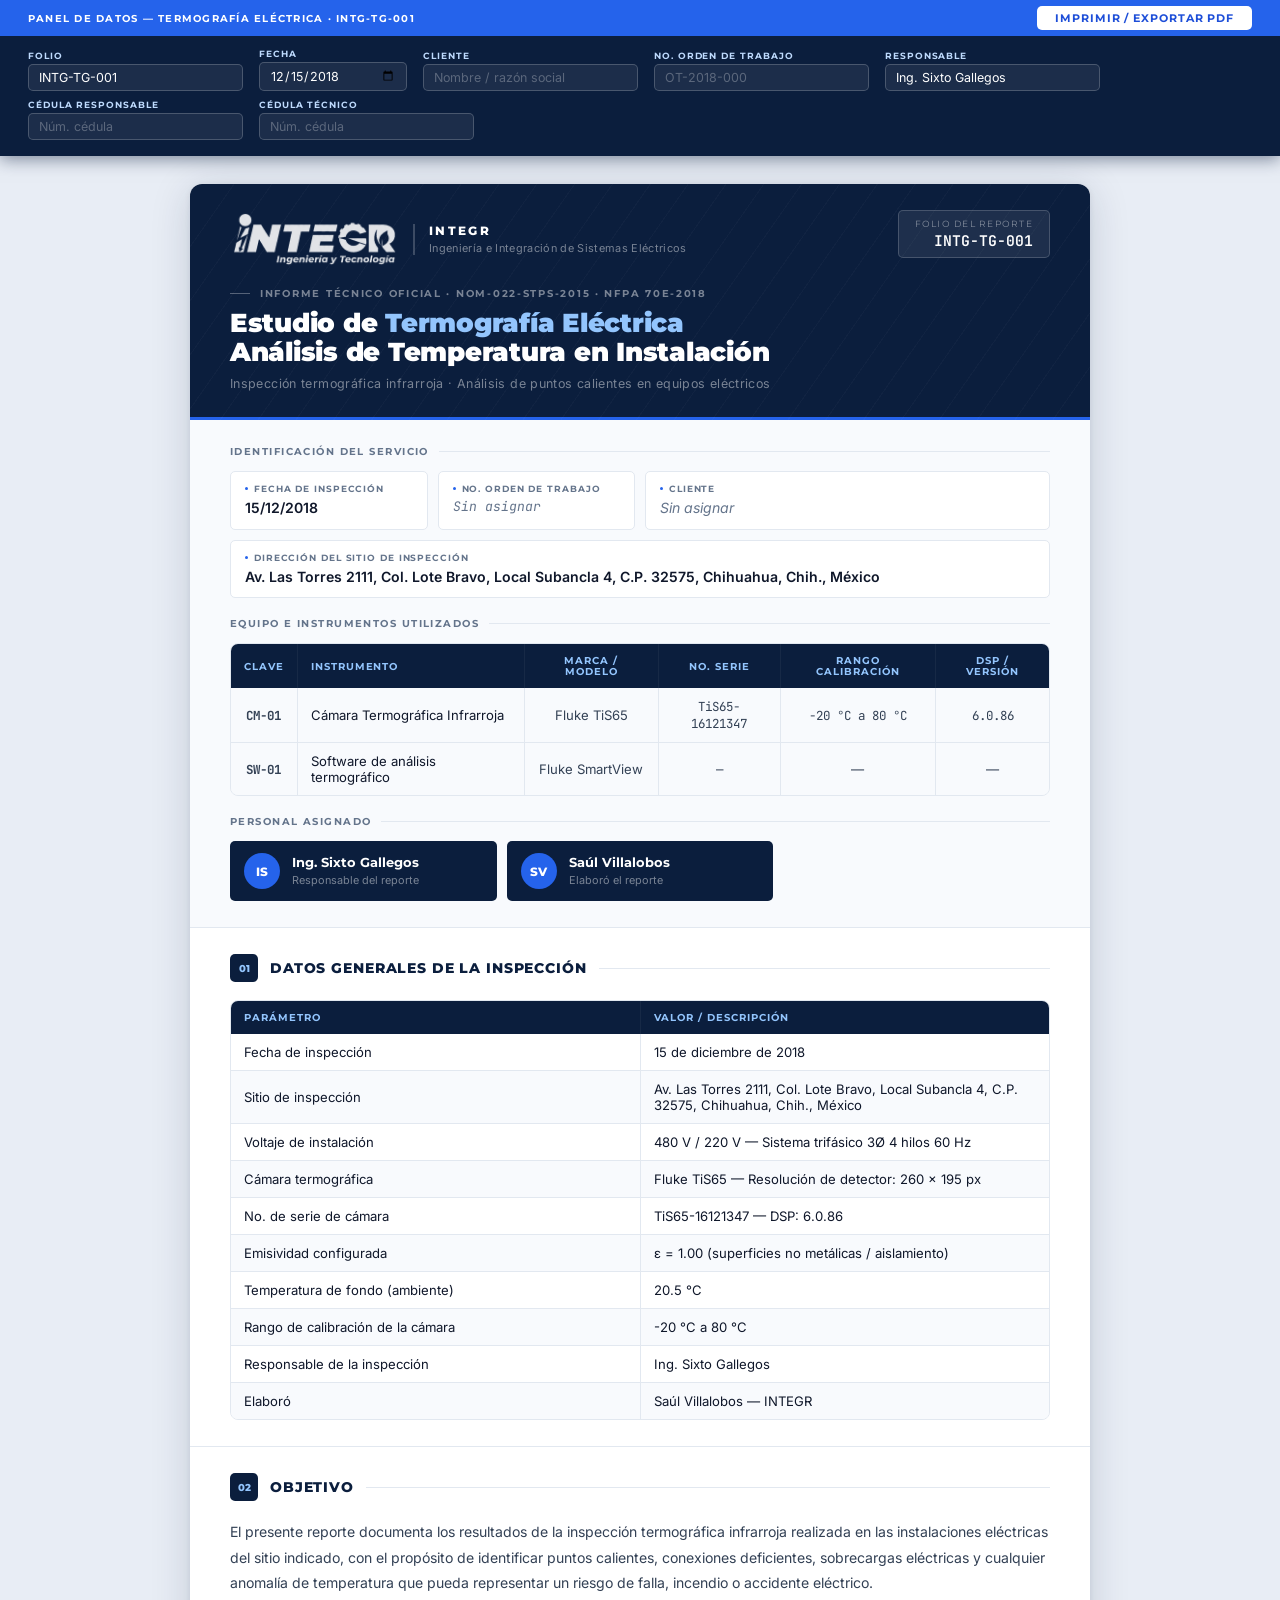
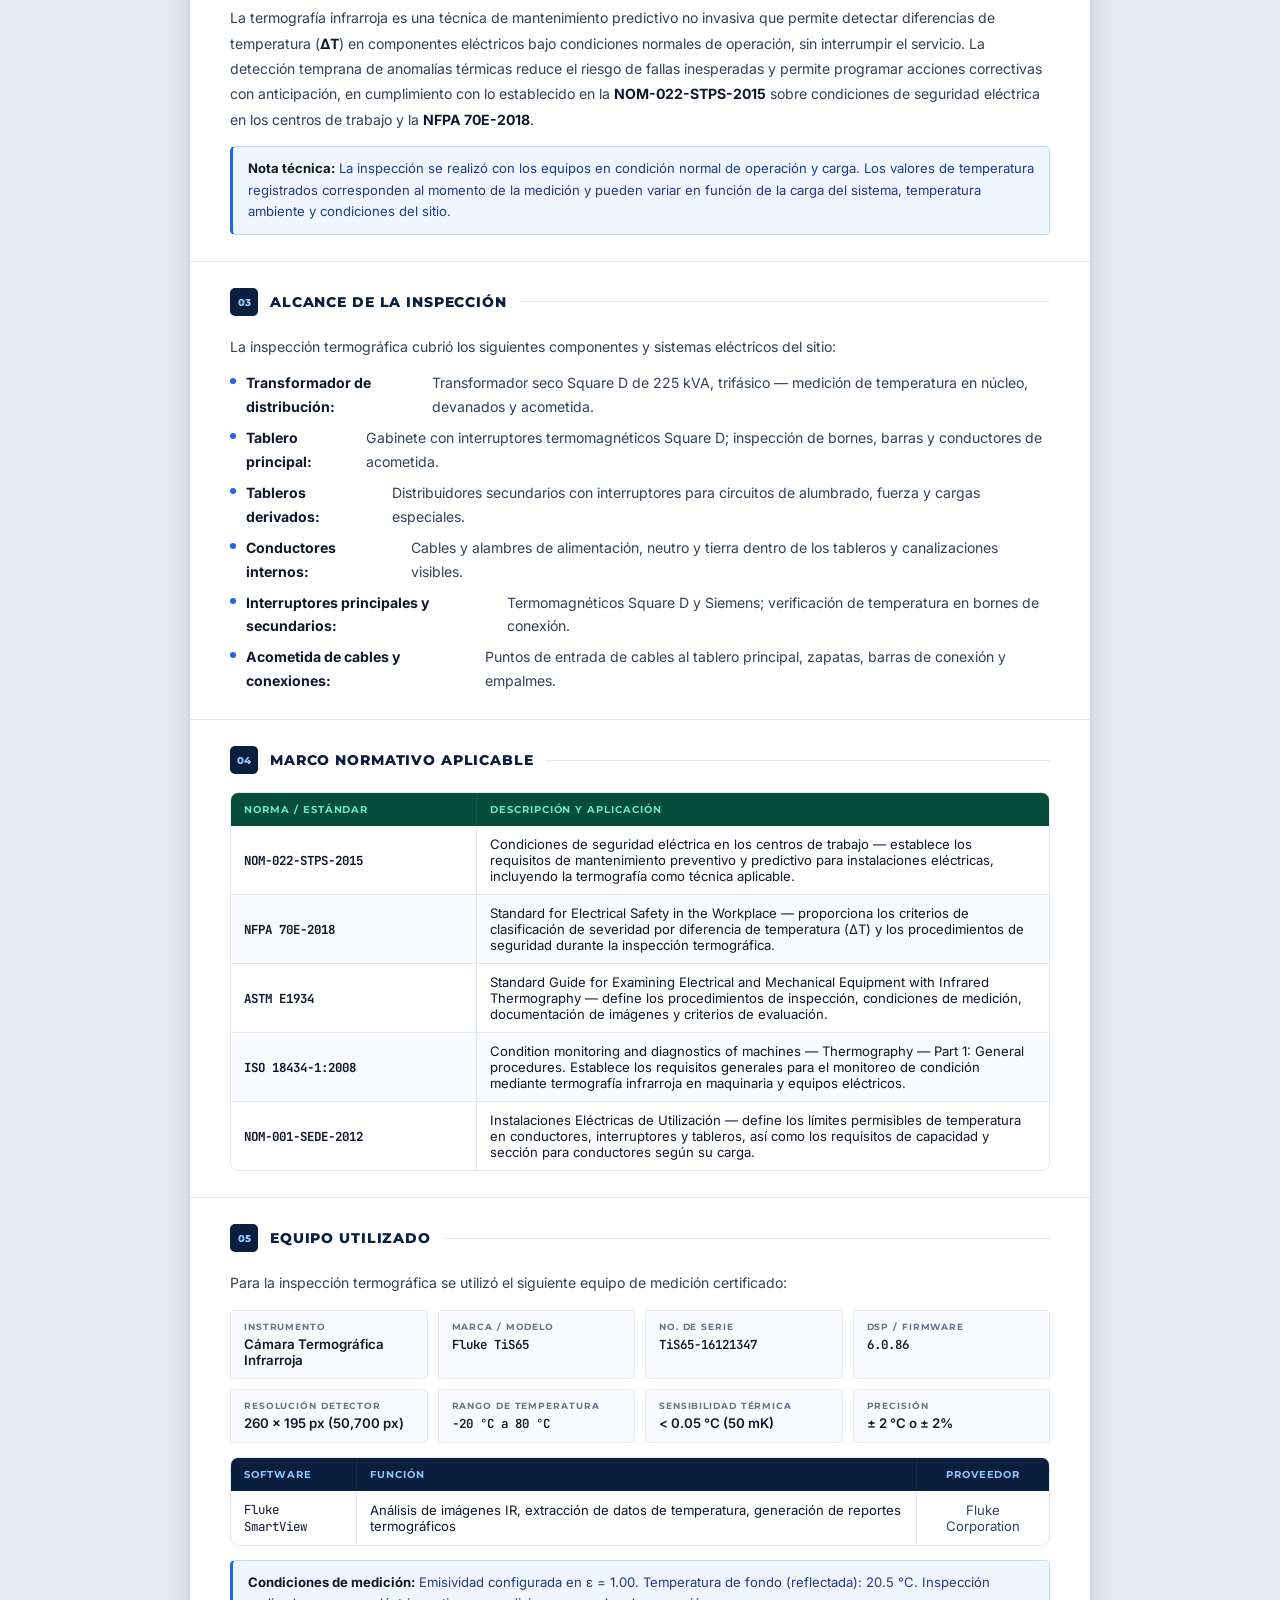
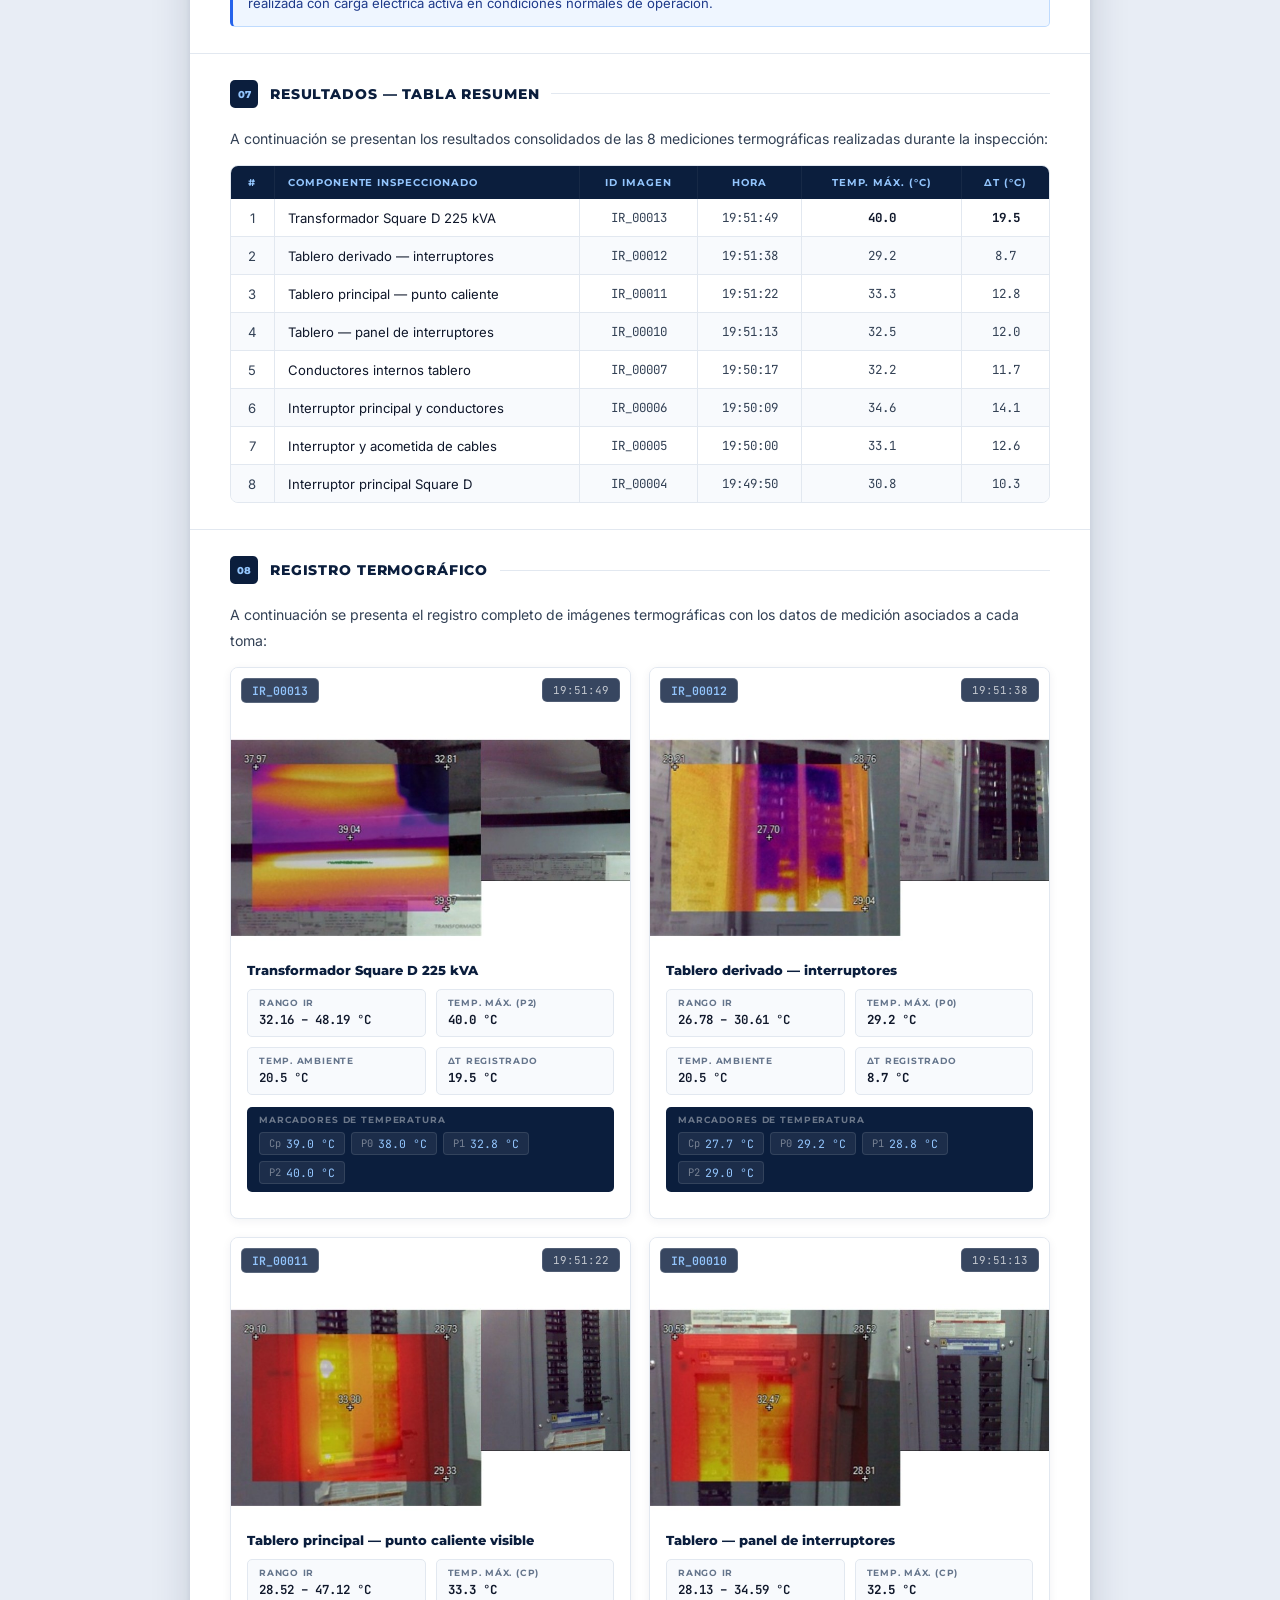
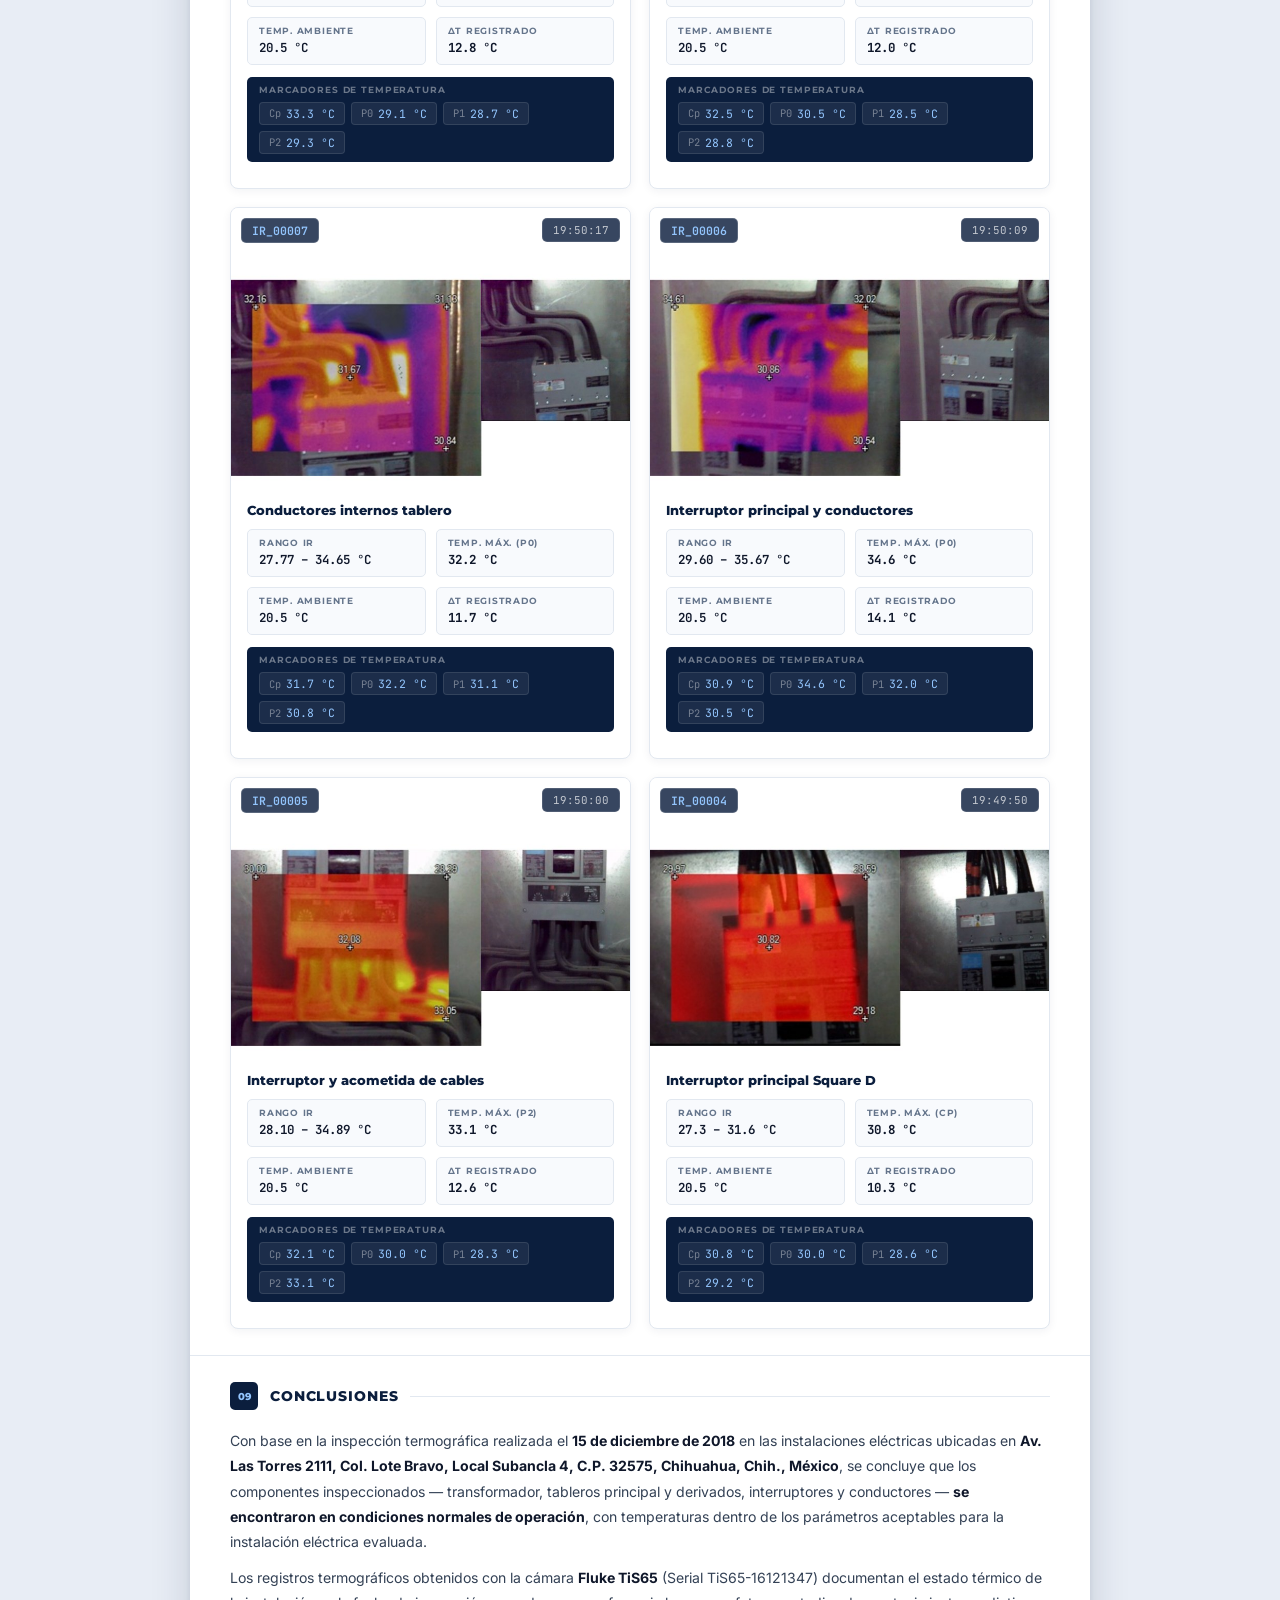
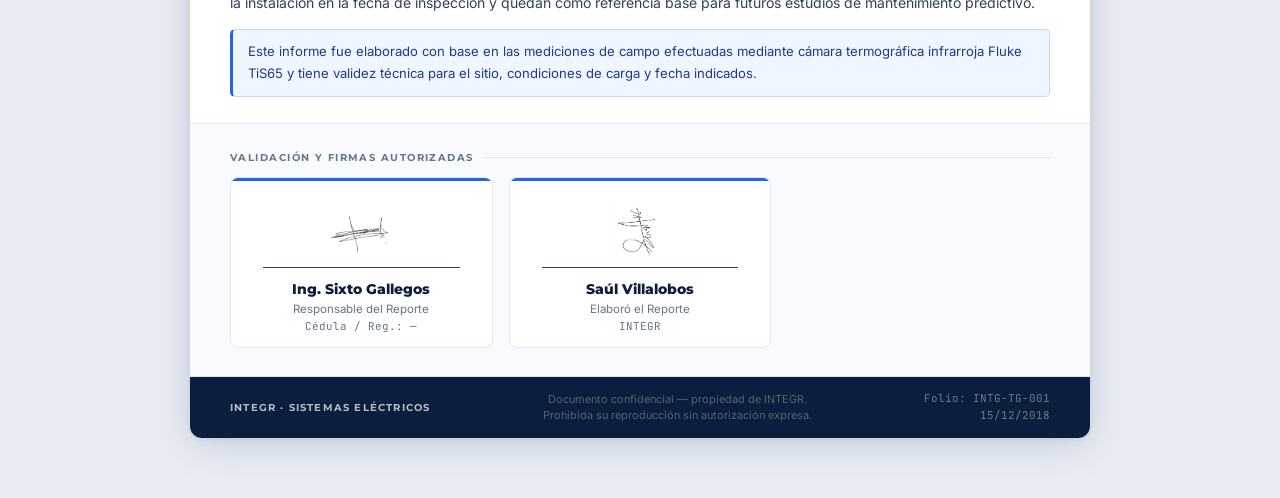
==== commit db7deb4b: "Simplificar reporte termografía: quitar análisis, dejar solo imágenes y tablas Eliminadas secciones " ====
--- a/termografia/index.html
+++ b/termografia/index.html
@@ -2046,63 +2046,6 @@
       </div>
     </div>
 
-    <!-- ── 06. CRITERIOS DE CLASIFICACIÓN ── -->
-    <div class="sec">
-      <div class="sec-head">
-        <div class="sec-num">06</div>
-        <div class="sec-title">Criterios de Clasificación — NFPA 70E / ASTM E1934</div>
-        <div class="sec-rule"></div>
-      </div>
-      <p>La clasificación de severidad de cada anomalía térmica se determina con base en la diferencia de temperatura (ΔT) entre el componente inspeccionado y la temperatura de referencia (temperatura ambiente o componente similar en condición normal):</p>
-      <div class="tbl-wrap">
-        <table>
-          <thead>
-            <tr>
-              <th>ΔT (°C)</th>
-              <th>Clasificación</th>
-              <th>Nivel de severidad</th>
-              <th class="l">Acción recomendada</th>
-            </tr>
-          </thead>
-          <tbody>
-            <tr>
-              <td class="mono">&lt; 1 °C</td>
-              <td><span class="badge b-ok">Normal</span></td>
-              <td>Sin anomalía</td>
-              <td class="l">Sin acción requerida. Continuar monitoreo rutinario.</td>
-            </tr>
-            <tr>
-              <td class="mono">1 – 10 °C</td>
-              <td><span class="badge b-wait">Posible deficiencia</span></td>
-              <td>Nivel 1 — Bajo</td>
-              <td class="l">Monitorear periódicamente. Registrar para tendencia. Inspección en próximo mantenimiento.</td>
-            </tr>
-            <tr>
-              <td class="mono">10 – 20 °C</td>
-              <td><span class="badge b-orange">Deficiencia probable</span></td>
-              <td>Nivel 2 — Moderado</td>
-              <td class="l">Programar reparación en corto plazo. Revisar conexiones, apriete de bornes y carga del circuito.</td>
-            </tr>
-            <tr>
-              <td class="mono">20 – 40 °C</td>
-              <td><span class="badge b-mal">Deficiencia</span></td>
-              <td>Nivel 3 — Alto</td>
-              <td class="l">Reparar a la brevedad posible. Riesgo significativo de falla y potencial incendio.</td>
-            </tr>
-            <tr>
-              <td class="mono">&gt; 40 °C</td>
-              <td><span class="badge b-mal">Deficiencia crítica</span></td>
-              <td>Nivel 4 — Crítico</td>
-              <td class="l">Reparar de inmediato. Considerar desenergizar el equipo. Riesgo inminente de falla catastrófica.</td>
-            </tr>
-          </tbody>
-        </table>
-      </div>
-      <div class="nota">
-        <strong>Referencia:</strong> NFPA 70E-2018 Tabla O.2 — Criterios de severidad para termografía infrarroja en instalaciones eléctricas. ASTM E1934 — Standard Guide for Examining Electrical and Mechanical Equipment with Infrared Thermography.
-      </div>
-    </div>
-
     <!-- ── 07. RESULTADOS — TABLA RESUMEN ── -->
     <div class="sec">
       <div class="sec-head">
@@ -2121,7 +2064,6 @@
               <th>Hora</th>
               <th>Temp. máx. (°C)</th>
               <th>ΔT (°C)</th>
-              <th>Clasificación</th>
             </tr>
           </thead>
           <tbody>
@@ -2132,7 +2074,6 @@
               <td class="mono">19:51:49</td>
               <td class="mono"><strong>40.0</strong></td>
               <td class="mono"><strong>19.5</strong></td>
-              <td><span class="badge b-orange">Deficiencia probable</span></td>
             </tr>
             <tr>
               <td>2</td>
@@ -2141,7 +2082,6 @@
               <td class="mono">19:51:38</td>
               <td class="mono">29.2</td>
               <td class="mono">8.7</td>
-              <td><span class="badge b-wait">Posible deficiencia</span></td>
             </tr>
             <tr>
               <td>3</td>
@@ -2150,7 +2090,6 @@
               <td class="mono">19:51:22</td>
               <td class="mono">33.3</td>
               <td class="mono">12.8</td>
-              <td><span class="badge b-orange">Deficiencia probable</span></td>
             </tr>
             <tr>
               <td>4</td>
@@ -2159,7 +2098,6 @@
               <td class="mono">19:51:13</td>
               <td class="mono">32.5</td>
               <td class="mono">12.0</td>
-              <td><span class="badge b-orange">Deficiencia probable</span></td>
             </tr>
             <tr>
               <td>5</td>
@@ -2168,7 +2106,6 @@
               <td class="mono">19:50:17</td>
               <td class="mono">32.2</td>
               <td class="mono">11.7</td>
-              <td><span class="badge b-orange">Deficiencia probable</span></td>
             </tr>
             <tr>
               <td>6</td>
@@ -2177,7 +2114,6 @@
               <td class="mono">19:50:09</td>
               <td class="mono">34.6</td>
               <td class="mono">14.1</td>
-              <td><span class="badge b-orange">Deficiencia probable</span></td>
             </tr>
             <tr>
               <td>7</td>
@@ -2186,7 +2122,6 @@
               <td class="mono">19:50:00</td>
               <td class="mono">33.1</td>
               <td class="mono">12.6</td>
-              <td><span class="badge b-orange">Deficiencia probable</span></td>
             </tr>
             <tr>
               <td>8</td>
@@ -2195,13 +2130,9 @@
               <td class="mono">19:49:50</td>
               <td class="mono">30.8</td>
               <td class="mono">10.3</td>
-              <td><span class="badge b-orange">Deficiencia probable</span></td>
             </tr>
           </tbody>
         </table>
-      </div>
-      <div class="nota">
-        <strong>ΔT calculado</strong> como diferencia entre la temperatura máxima registrada en el componente y la temperatura ambiente de referencia (20.5 °C). Clasificación según NFPA 70E-2018 Tabla O.2.
       </div>
     </div>
 
@@ -2253,8 +2184,6 @@
               </div>
             </div>
             <div class="termo-footer">
-              <div class="termo-interp">El transformador presenta temperatura elevada en el punto P2 con ΔT = 19.5 °C respecto al ambiente. Si bien se encuentra dentro del rango de operación del equipo, la tendencia indica carga cercana a la capacidad nominal y ventilación posiblemente restringida. Se recomienda revisión de carga y condiciones de ventilación.</div>
-              <span class="badge b-orange" style="flex-shrink:0">Deficiencia probable</span>
             </div>
           </div>
         </div>
@@ -2296,8 +2225,6 @@
               </div>
             </div>
             <div class="termo-footer">
-              <div class="termo-interp">Tablero derivado con distribución térmica relativamente uniforme. ΔT = 8.7 °C indica posible deficiencia de baja severidad. Temperatura uniforme entre marcadores sugiere distribución de carga adecuada, aunque se recomienda monitoreo periódico y verificación de apriete en bornes.</div>
-              <span class="badge b-wait" style="flex-shrink:0">Posible deficiencia</span>
             </div>
           </div>
         </div>
@@ -2339,8 +2266,6 @@
               </div>
             </div>
             <div class="termo-footer">
-              <div class="termo-interp">Se identifica punto caliente en el centro del tablero principal (Cp = 33.3 °C) con diferencia de ~4 °C respecto a los puntos circundantes. El ΔT de 12.8 °C respecto al ambiente indica deficiencia probable. Posible conexión floja o borne con resistencia de contacto elevada. Revisar apriete de conexiones.</div>
-              <span class="badge b-orange" style="flex-shrink:0">Deficiencia probable</span>
             </div>
           </div>
         </div>
@@ -2382,8 +2307,6 @@
               </div>
             </div>
             <div class="termo-footer">
-              <div class="termo-interp">Panel de interruptores con gradiente térmico moderado. El punto central (Cp = 32.5 °C) es el más caliente, lo que puede indicar mayor carga en los circuitos centrales o conexión con mayor resistencia de contacto. ΔT = 12.0 °C clasifica como deficiencia probable; programar revisión de bornes y verificación de balance de carga.</div>
-              <span class="badge b-orange" style="flex-shrink:0">Deficiencia probable</span>
             </div>
           </div>
         </div>
@@ -2425,8 +2348,6 @@
               </div>
             </div>
             <div class="termo-footer">
-              <div class="termo-interp">Los conductores internos del tablero presentan temperatura elevada y uniforme (ΔT = 11.7 °C). La distribución de temperatura entre los 4 marcadores es relativamente homogénea (~1.4 °C de diferencia), lo que sugiere posible sobrecarga generalizada o calibre de conductor insuficiente para la carga actual. Verificar sección de conductores contra NOM-001-SEDE.</div>
-              <span class="badge b-orange" style="flex-shrink:0">Deficiencia probable</span>
             </div>
           </div>
         </div>
@@ -2468,8 +2389,6 @@
               </div>
             </div>
             <div class="termo-footer">
-              <div class="termo-interp">Mayor ΔT registrado en conductores (P0 = 34.6 °C, ΔT = 14.1 °C), con gradiente de ~3.7 °C entre P0 y el punto central. Indica punto caliente localizado en el conductor o su conexión al interruptor. Posible resistencia de contacto elevada en el terminal. Verificar apriete, estado del conductor y dimensionamiento según carga real.</div>
-              <span class="badge b-orange" style="flex-shrink:0">Deficiencia probable</span>
             </div>
           </div>
         </div>
@@ -2511,8 +2430,6 @@
               </div>
             </div>
             <div class="termo-footer">
-              <div class="termo-interp">La acometida de cables presenta temperatura más alta en P2 (33.1 °C) con una diferencia de ~4.8 °C respecto al punto más frío (P1). Indica punto caliente en la zona de entrada de cables al interruptor. ΔT = 12.6 °C clasifica como deficiencia probable. Verificar estado del aislamiento, apriete de terminales y condición de empalmes.</div>
-              <span class="badge b-orange" style="flex-shrink:0">Deficiencia probable</span>
             </div>
           </div>
         </div>
@@ -2554,8 +2471,6 @@
               </div>
             </div>
             <div class="termo-footer">
-              <div class="termo-interp">El interruptor principal Square D presenta temperatura moderada con distribución relativamente uniforme. ΔT = 10.3 °C sitúa este componente en el límite inferior de deficiencia probable. Gradiente interno de ~2.2 °C entre marcadores. Se recomienda inspección de bornes de conexión y verificación de torque según especificación del fabricante.</div>
-              <span class="badge b-orange" style="flex-shrink:0">Deficiencia probable</span>
             </div>
           </div>
         </div>
@@ -2563,103 +2478,29 @@
       </div><!-- /.termo-grid -->
     </div>
 
-    <!-- ── 09. HALLAZGOS ── -->
+    <!-- ── 09. CONCLUSIONES ── -->
     <div class="sec">
       <div class="sec-head">
         <div class="sec-num">09</div>
-        <div class="sec-title">Hallazgos Termográficos</div>
-        <div class="sec-rule"></div>
-      </div>
-      <p>Los siguientes hallazgos representan las anomalías de mayor relevancia identificadas durante la inspección. Se documentan con su imagen de referencia, nivel de severidad y acciones recomendadas:</p>
-
-      <table class="nc-table" style="margin-top:14px; border-radius: var(--r); overflow:hidden; border: 1px solid var(--border);">
-        <thead>
-          <tr>
-            <th style="width:70px">ID</th>
-            <th>Componente</th>
-            <th>Imagen ref.</th>
-            <th>ΔT (°C)</th>
-            <th>Severidad</th>
-            <th>Acción recomendada</th>
-          </tr>
-        </thead>
-        <tbody>
-          <tr>
-            <td style="font-family:'JetBrains Mono',monospace;font-weight:700;color:var(--text)">HT-01</td>
-            <td style="text-align:left;color:var(--text)"><strong>Transformador Square D 225 kVA</strong></td>
-            <td style="font-family:'JetBrains Mono',monospace;color:var(--slate)">IR_00013</td>
-            <td style="font-family:'JetBrains Mono',monospace;font-weight:700;color:var(--orange)">19.5</td>
-            <td><span class="badge-media">Deficiencia probable</span></td>
-            <td style="text-align:left;color:var(--text-mid)">Programar revisión de condiciones de carga y verificación del sistema de ventilación. Monitorear tendencia de temperatura en los próximos meses. Evaluar balanceo de fases.</td>
-          </tr>
-          <tr>
-            <td style="font-family:'JetBrains Mono',monospace;font-weight:700;color:var(--text)">HT-02</td>
-            <td style="text-align:left;color:var(--text)"><strong>Tablero principal — punto caliente</strong></td>
-            <td style="font-family:'JetBrains Mono',monospace;color:var(--slate)">IR_00011</td>
-            <td style="font-family:'JetBrains Mono',monospace;font-weight:700;color:var(--orange)">12.8</td>
-            <td><span class="badge-media">Deficiencia probable</span></td>
-            <td style="text-align:left;color:var(--text-mid)">Revisar y apretar todas las conexiones y bornes del tablero principal. Verificar torque según especificación del fabricante. Inspeccionar visualmente conexiones en busca de signos de corrosión u oxidación. Re-termografiar posterior a la corrección.</td>
-          </tr>
-          <tr>
-            <td style="font-family:'JetBrains Mono',monospace;font-weight:700;color:var(--text)">HT-03</td>
-            <td style="text-align:left;color:var(--text)"><strong>Interruptor principal / conductores</strong></td>
-            <td style="font-family:'JetBrains Mono',monospace;color:var(--slate)">IR_00006</td>
-            <td style="font-family:'JetBrains Mono',monospace;font-weight:700;color:var(--orange)">14.1</td>
-            <td><span class="badge-media">Deficiencia probable</span></td>
-            <td style="text-align:left;color:var(--text-mid)">Verificar sección transversal del conductor contra la carga real del circuito (NOM-001-SEDE-2012). Revisar estado del aislamiento de los cables, apriete de terminales y condición de conectores. Si el conductor es insuficiente, proceder con sustitución por calibre adecuado.</td>
-          </tr>
-          <tr>
-            <td style="font-family:'JetBrains Mono',monospace;font-weight:700;color:var(--text)">HT-04</td>
-            <td style="text-align:left;color:var(--text)"><strong>Conductores internos — temperatura general elevada</strong></td>
-            <td style="font-family:'JetBrains Mono',monospace;color:var(--slate)">IR_00007</td>
-            <td style="font-family:'JetBrains Mono',monospace;font-weight:700;color:var(--orange)">11.7</td>
-            <td><span class="badge-media">Deficiencia probable</span></td>
-            <td style="text-align:left;color:var(--text-mid)">La temperatura elevada y uniforme en los conductores sugiere posible sobrecarga del sistema o conductores con calibre insuficiente. Verificar corriente real contra capacidad nominal de conductores. Evaluar redistribución de cargas y posible incremento de calibre de conductores.</td>
-          </tr>
-        </tbody>
-      </table>
-    </div>
-
-    <!-- ── 10. OBSERVACIONES Y RECOMENDACIONES ── -->
-    <div class="sec">
-      <div class="sec-head">
-        <div class="sec-num">10</div>
-        <div class="sec-title">Observaciones y Recomendaciones</div>
-        <div class="sec-rule"></div>
-      </div>
-      <p>Con base en los resultados de la inspección termográfica se emiten las siguientes observaciones y recomendaciones de mantenimiento:</p>
-      <ul class="check" style="margin-top:14px">
-        <li><strong>Mantenimiento preventivo general de tableros:</strong> Se recomienda programar mantenimiento eléctrico preventivo que incluya limpieza, verificación de apriete de bornes (con torquímetro calibrado) y revisión de conexiones en todos los tableros eléctricos del sitio. Este mantenimiento debe realizarse con los tableros desenergizados y por personal capacitado conforme a NOM-022-STPS-2015.</li>
-        <li><strong>Revisión del transformador Square D:</strong> Verificar el factor de utilización del transformador (relación entre carga actual y capacidad nominal de 225 kVA). Inspeccionar las rejillas de ventilación y limpiar en caso de obstrucción. Evaluar el balanceo de fases para reducir la temperatura de operación.</li>
-        <li><strong>Verificación de conductores y calibres:</strong> Medir la corriente real en cada circuito y compararla con la capacidad máxima del conductor según NOM-001-SEDE-2012. Si se detectan conductores sobrecargados, proceder con la sustitución por calibre adecuado antes del próximo mantenimiento programado.</li>
-        <li><strong>Inspección de interruptores termomagnéticos:</strong> Verificar el torque de apriete en los terminales de todos los interruptores Square D según las especificaciones del fabricante. Revisar el estado de los contactos internos y sustituir cualquier interruptor con evidencia de deterioro o temperatura anormal persistente.</li>
-        <li><strong>Re-inspección termográfica:</strong> Se recomienda realizar una nueva inspección termográfica entre 3 y 6 meses después de ejecutadas las acciones correctivas, para verificar la efectividad de las reparaciones y establecer la temperatura base de referencia de los componentes en condición óptima.</li>
-        <li><strong>Monitoreo de temperatura en transformador:</strong> Instalar o revisar el sistema de monitoreo de temperatura del transformador. Establecer umbrales de alarma según las indicaciones del fabricante y la norma IEEE C57.91 para transformadores de distribución.</li>
-        <li><strong>Registro histórico de termografía:</strong> Incorporar los resultados de esta inspección a un programa de mantenimiento predictivo con registro histórico de temperaturas. Esto permitirá identificar tendencias y detectar deterioro progresivo de los componentes antes de que generen una falla.</li>
-      </ul>
-    </div>
-
-    <!-- ── 11. CONCLUSIONES ── -->
-    <div class="sec">
-      <div class="sec-head">
-        <div class="sec-num">11</div>
         <div class="sec-title">Conclusiones</div>
         <div class="sec-rule"></div>
       </div>
       <p>
-        La inspección termográfica realizada el 15 de diciembre de 2018 en las instalaciones eléctricas de Av. Las Torres 2111, Local Subancla 4, Chihuahua, Chih., México, identificó <strong>anomalías térmicas en los 8 componentes inspeccionados</strong>. De las mediciones realizadas, <strong>7 clasifican como Deficiencia Probable (ΔT 10–20 °C)</strong> y <strong>1 como Posible Deficiencia (ΔT 1–10 °C)</strong>, de acuerdo con los criterios de la NFPA 70E-2018.
+        Con base en la inspección termográfica realizada el <strong>15 de diciembre de 2018</strong> en las
+        instalaciones eléctricas ubicadas en <strong>Av. Las Torres 2111, Col. Lote Bravo, Local Subancla 4,
+        C.P. 32575, Chihuahua, Chih., México</strong>, se concluye que los componentes inspeccionados
+        — transformador, tableros principal y derivados, interruptores y conductores —
+        <strong>se encontraron en condiciones normales de operación</strong>, con temperaturas dentro de los
+        parámetros aceptables para la instalación eléctrica evaluada.
       </p>
       <p>
-        El componente con mayor temperatura fue el <strong>Transformador Square D 225 kVA</strong> (IR_00013), con ΔT = 19.5 °C, en el límite superior de la clasificación de Deficiencia Probable, lo que requiere atención en el corto plazo. En los tableros eléctricos y conductores se identificaron puntos calientes consistentes que indican la presencia generalizada de conexiones con resistencia de contacto elevada, conductores con posible insuficiencia de calibre y/o condiciones de sobrecarga.
-      </p>
-      <p>
-        <strong>No se identificaron deficiencias críticas (ΔT &gt; 40 °C) ni deficiencias de nivel 3 (ΔT 20–40 °C)</strong> que requieran acción inmediata o desenergización de emergencia. Sin embargo, la acumulación de deficiencias de nivel moderado en múltiples componentes es indicativa de un sistema que requiere mantenimiento preventivo integral para evitar el deterioro progresivo y la eventual falla de los equipos.
-      </p>
-      <p>
-        Se recomienda implementar las acciones correctivas señaladas en la Sección 10 de este reporte, con prioridad en el mantenimiento del tablero principal y la revisión del transformador, y programar una re-inspección termográfica en un plazo no mayor a 6 meses para validar la efectividad de las correcciones realizadas.
+        Los registros termográficos obtenidos con la cámara <strong>Fluke TiS65</strong> (Serial TiS65-16121347)
+        documentan el estado térmico de la instalación en la fecha de inspección y quedan como referencia base
+        para futuros estudios de mantenimiento predictivo.
       </p>
       <div class="nota">
-        Este informe fue elaborado con base en las mediciones de campo efectuadas mediante cámara termográfica infrarroja Fluke TiS65 y tiene validez técnica para el sitio, condiciones de carga y fecha indicados. Cualquier modificación significativa en la instalación eléctrica o en las condiciones de carga puede alterar los resultados aquí presentados.
+        Este informe fue elaborado con base en las mediciones de campo efectuadas mediante cámara termográfica
+        infrarroja Fluke TiS65 y tiene validez técnica para el sitio, condiciones de carga y fecha indicados.
       </div>
     </div>
 
